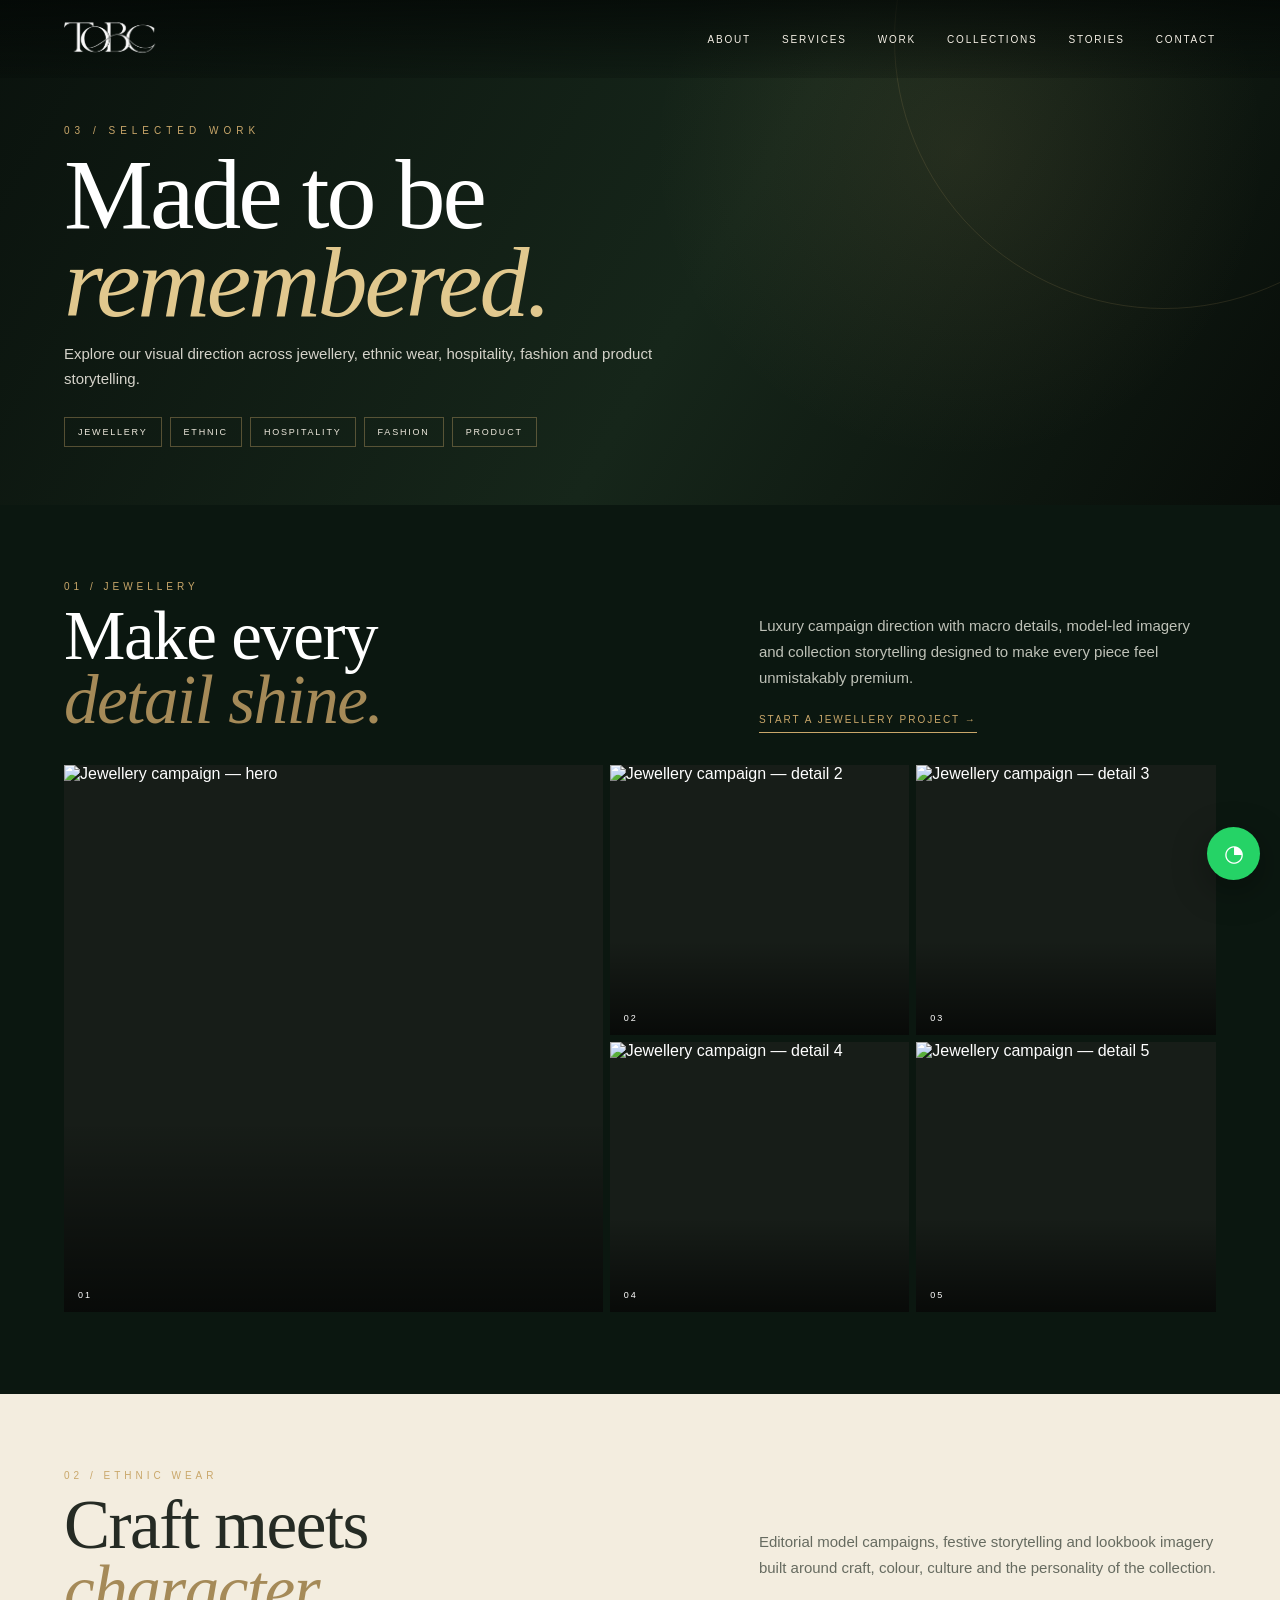
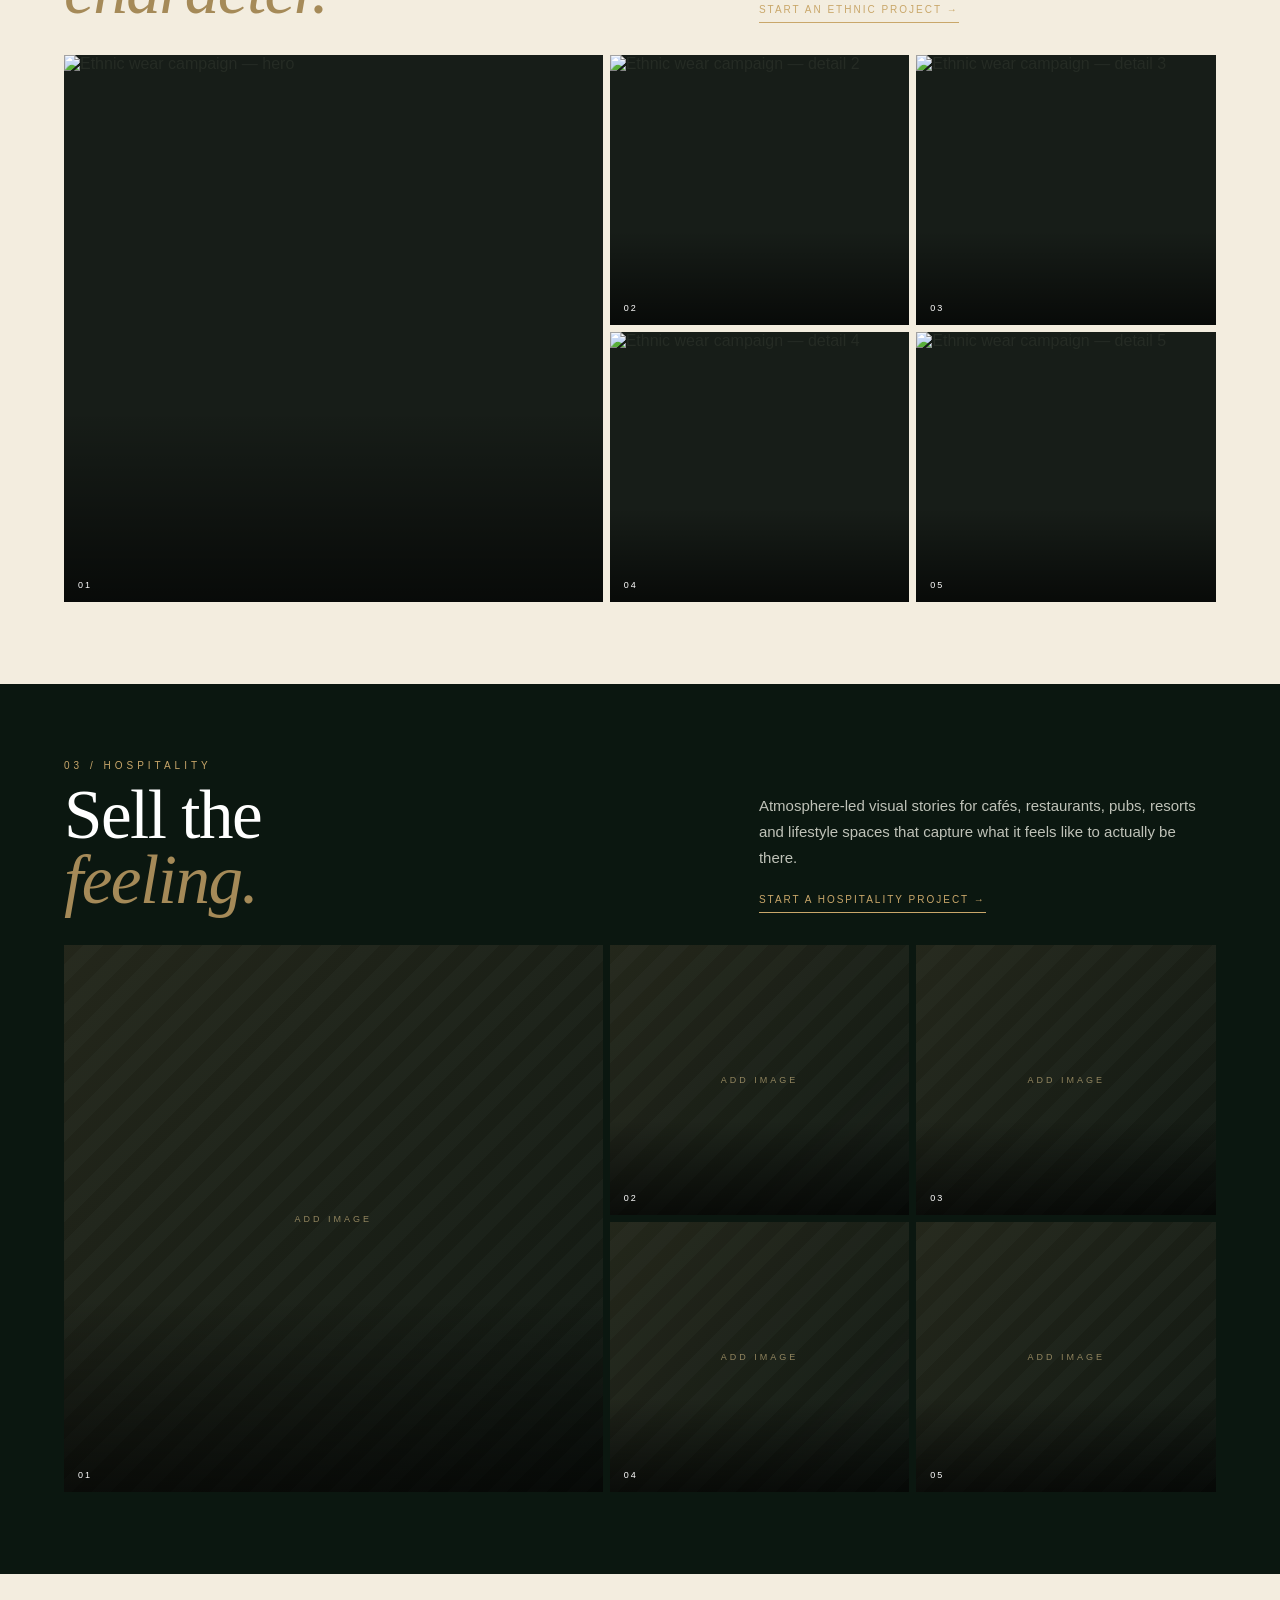
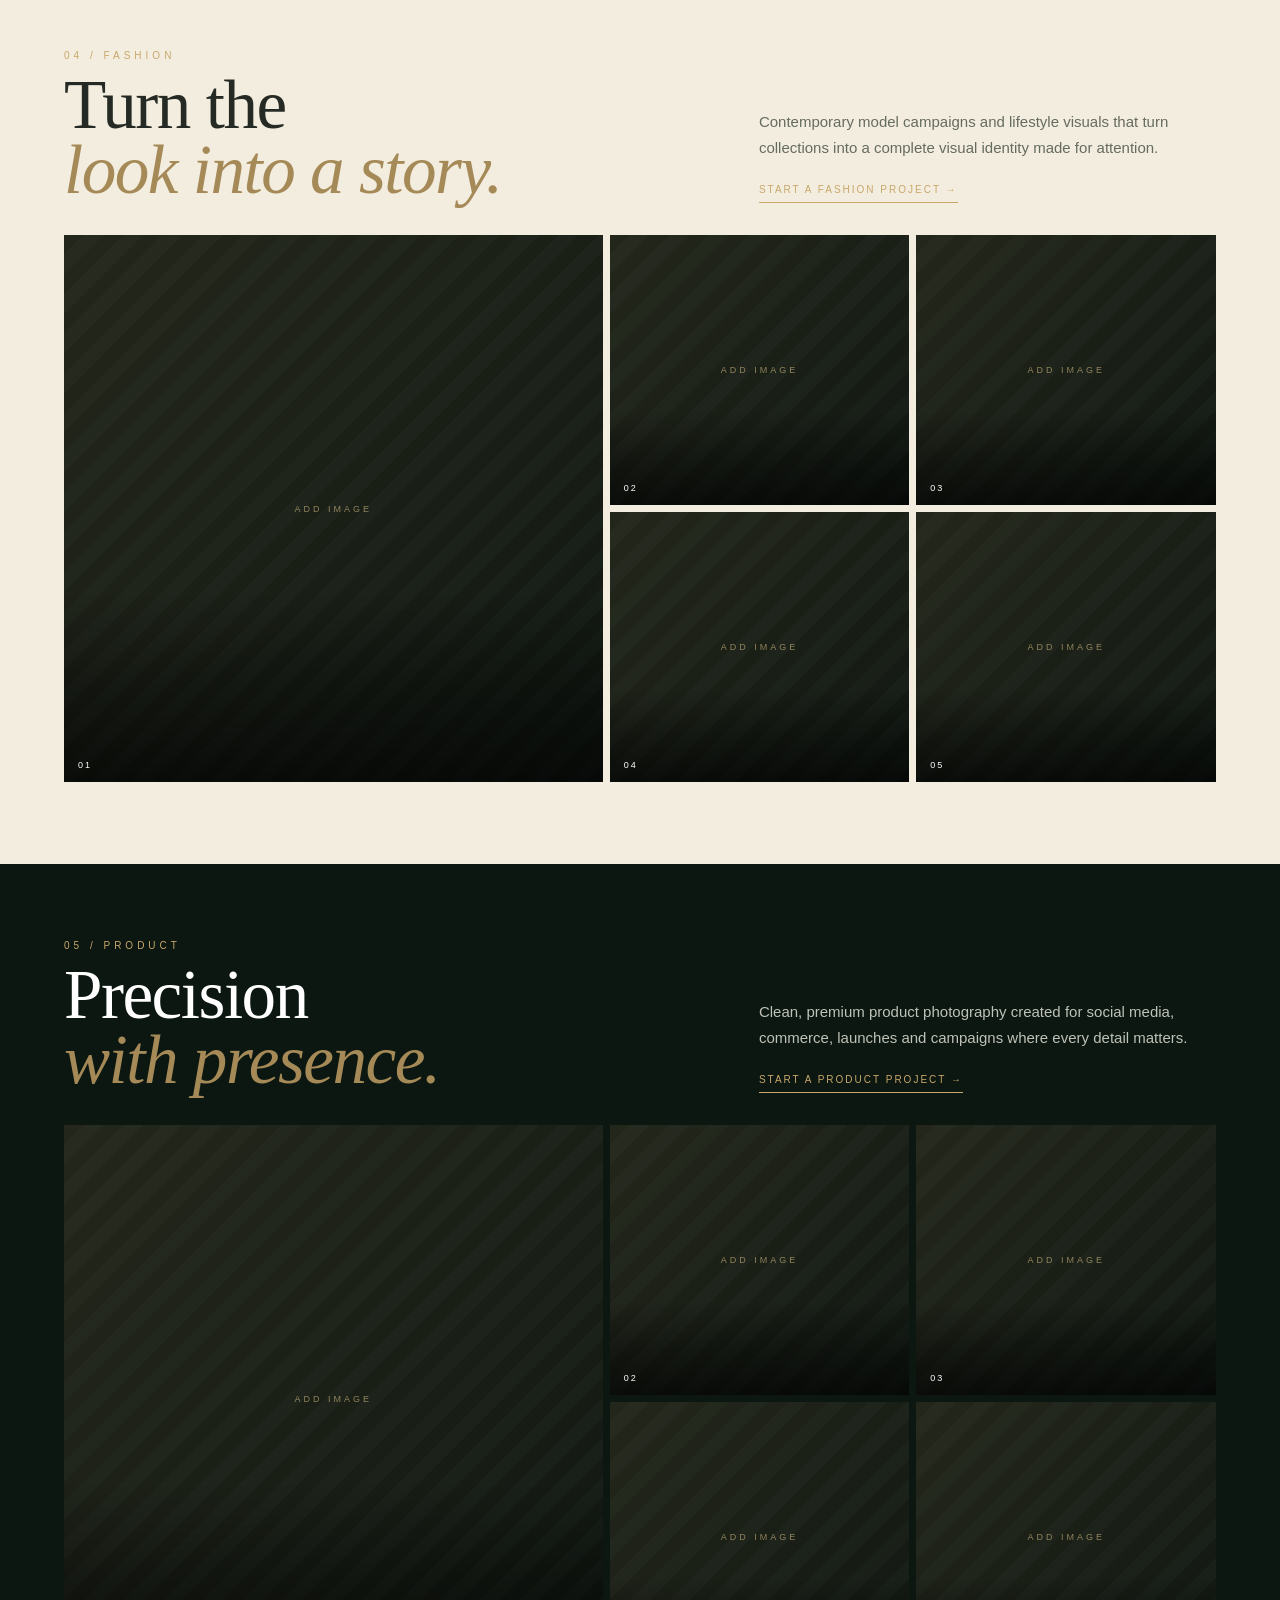
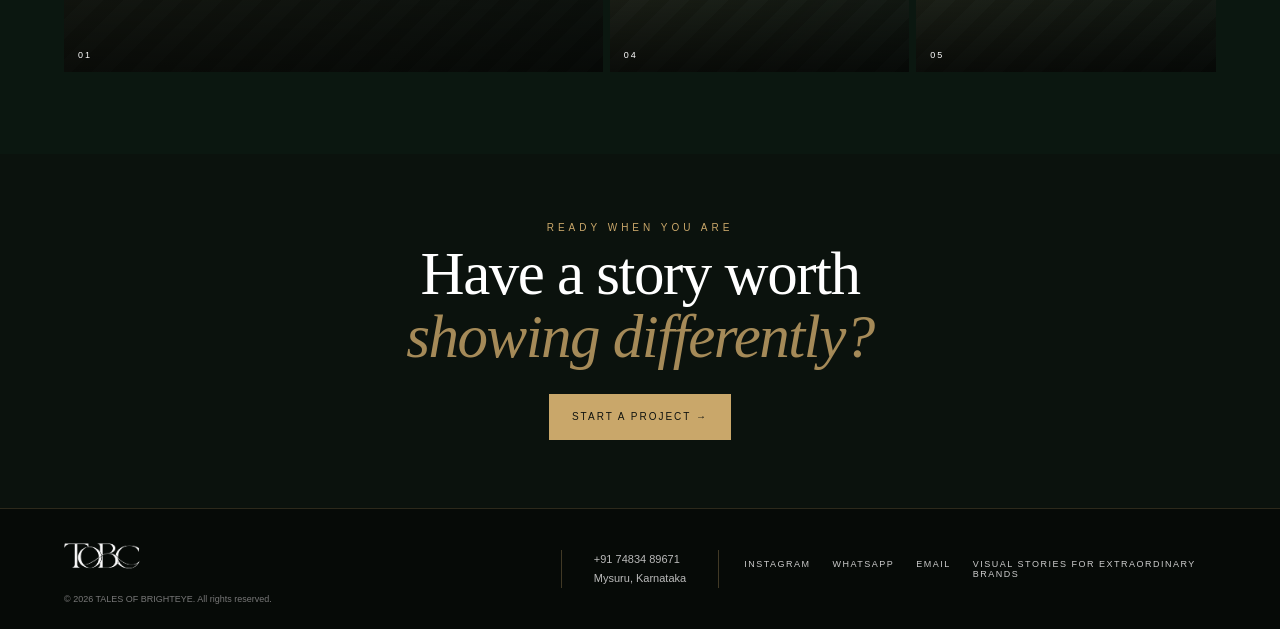
==== work.html @ 32dc1a14 "Update work.html" ====
<!doctype html>
<html lang="en">
<head>
<meta charset="utf-8">
<meta name="viewport" content="width=device-width,initial-scale=1">
<meta name="theme-color" content="#07100b">
<meta name="description" content="TOBC — Selected work across jewellery, ethnic wear, hospitality, fashion and product.">
<title>TOBC — Work</title>
<link rel="stylesheet" href="style.css">
</head>

<body class="work-page">

<nav id="nav">
  <div class="container nav">
    <a href="index.html" aria-label="TOBC home">
      <img class="brand-logo" src="tobc-logo.png" alt="TOBC">
    </a>
    <div class="navlinks">
      <a href="index.html#about">About</a>
      <a href="index.html#services">Services</a>
      <a href="work.html">Work</a>
      <a href="index.html#collections">Collections</a>
      <a href="index.html#stories">Stories</a>
      <a href="index.html#contact">Contact</a>
    </div>
    <button class="menu" id="menuBtn" aria-label="Open menu">☰</button>
  </div>
</nav>

<div class="mobile-menu" id="mobileMenu">
  <a href="index.html#about">About</a>
  <a href="index.html#services">Services</a>
  <a href="work.html">Work</a>
  <a href="index.html#collections">Collections</a>
  <a href="index.html#stories">Stories</a>
  <a href="index.html#contact">Contact</a>
</div>

<header class="work-page-hero">
  <div class="container">
    <div class="eyebrow">03 / Selected Work</div>
    <h1>Made to be<br><span class="italic">remembered.</span></h1>
    <p>Explore our visual direction across jewellery, ethnic wear, hospitality, fashion and product storytelling.</p>
    <div class="work-jump">
      <a href="#jewellery">Jewellery</a>
      <a href="#ethnic">Ethnic</a>
      <a href="#hospitality">Hospitality</a>
      <a href="#fashion">Fashion</a>
      <a href="#product">Product</a>
    </div>
  </div>
</header>

<main>

<section id="jewellery" class="work-detail work-detail-dark">
  <div class="container">
    <div class="work-detail-intro">
      <div>
        <div class="kicker">01 / Jewellery</div>
        <h2>Make every<br><em>detail shine.</em></h2>
      </div>
      <div>
        <p class="lead">Luxury campaign direction with macro details, model-led imagery and collection storytelling designed to make every piece feel unmistakably premium.</p>
        <a class="text-link work-contact-link" href="index.html#contact">Start a Jewellery Project →</a>
      </div>
    </div>

    <div class="portfolio-grid" data-gallery="jewellery">
      <a class="portfolio-item portfolio-item-large" href="https://drive.google.com/thumbnail?id=1LLgfVUoLejr3BgfIHhCxyRHDlOzTJvCq&sz=w2200" target="_blank" rel="noopener" data-lightbox>
        <img src="https://drive.google.com/thumbnail?id=1LLgfVUoLejr3BgfIHhCxyRHDlOzTJvCq&sz=w2200" alt="Jewellery campaign — hero">
        <span>01</span>
      </a>
      <a class="portfolio-item" href="https://drive.google.com/thumbnail?id=1hkNuKt9ZLwPI2nnu1LHnlFfMgcpx6o7C&sz=w1600" target="_blank" rel="noopener" data-lightbox>
        <img src="https://drive.google.com/thumbnail?id=1hkNuKt9ZLwPI2nnu1LHnlFfMgcpx6o7C&sz=w1600" alt="Jewellery campaign — detail 2">
        <span>02</span>
      </a>
      <a class="portfolio-item" href="https://drive.google.com/thumbnail?id=1rVOfzYiGZl1HEIqswxB7nu4X2wv6q6zR&sz=w1600" target="_blank" rel="noopener" data-lightbox>
        <img src="https://drive.google.com/thumbnail?id=1rVOfzYiGZl1HEIqswxB7nu4X2wv6q6zR&sz=w1600" alt="Jewellery campaign — detail 3">
        <span>03</span>
      </a>
      <a class="portfolio-item" href="https://drive.google.com/thumbnail?id=1I8GCylFdIUVQlo5oaTjbea4mCexRLp0A&sz=w1600" target="_blank" rel="noopener" data-lightbox>
        <img src="https://drive.google.com/thumbnail?id=1I8GCylFdIUVQlo5oaTjbea4mCexRLp0A&sz=w1600" alt="Jewellery campaign — detail 4">
        <span>04</span>
      </a>
      <a class="portfolio-item" href="https://drive.google.com/thumbnail?id=1ms0MtWvqVuYrN77pkj-CEBGW7GQLaGHQ&sz=w1600" target="_blank" rel="noopener" data-lightbox>
        <img src="https://drive.google.com/thumbnail?id=1ms0MtWvqVuYrN77pkj-CEBGW7GQLaGHQ&sz=w1600" alt="Jewellery campaign — detail 5">
        <span>05</span>
      </a>
    </div>
  </div>
</section>

<section id="ethnic" class="work-detail">
  <div class="container">
    <div class="work-detail-intro">
      <div>
        <div class="kicker">02 / Ethnic Wear</div>
        <h2>Craft meets<br><em>character.</em></h2>
      </div>
      <div>
        <p class="lead">Editorial model campaigns, festive storytelling and lookbook imagery built around craft, colour, culture and the personality of the collection.</p>
        <a class="text-link work-contact-link" href="index.html#contact">Start an Ethnic Project →</a>
      </div>
    </div>

    <div class="portfolio-grid" data-gallery="ethnic">
      <a class="portfolio-item portfolio-item-large" href="https://drive.google.com/thumbnail?id=10L0mQt2g6HO5LlWWHHlAs2EpoJYkKvXk&sz=w2200" target="_blank" rel="noopener" data-lightbox>
        <img src="https://drive.google.com/thumbnail?id=10L0mQt2g6HO5LlWWHHlAs2EpoJYkKvXk&sz=w2200" alt="Ethnic wear campaign — hero">
        <span>01</span>
      </a>
      <a class="portfolio-item" href="https://drive.google.com/thumbnail?id=1Oh2qVy11KHjzqE4rZpaVbFPE0DCnwclM&sz=w1600" target="_blank" rel="noopener" data-lightbox><img src="https://drive.google.com/thumbnail?id=1Oh2qVy11KHjzqE4rZpaVbFPE0DCnwclM&sz=w1600" alt="Ethnic wear campaign — detail 2"><span>02</span></a>
      <a class="portfolio-item" href="https://drive.google.com/thumbnail?id=1AYk_dCfGa4D2H2mdLHgb2JMRmcoP8o53&sz=w1600" target="_blank" rel="noopener" data-lightbox><img src="https://drive.google.com/thumbnail?id=1AYk_dCfGa4D2H2mdLHgb2JMRmcoP8o53&sz=w1600" alt="Ethnic wear campaign — detail 3"><span>03</span></a>
      <a class="portfolio-item" href="https://drive.google.com/thumbnail?id=194Ner73oCb0NaIHKjjSkXod6IN05eCIz&sz=w1600" target="_blank" rel="noopener" data-lightbox><img src="https://drive.google.com/thumbnail?id=194Ner73oCb0NaIHKjjSkXod6IN05eCIz&sz=w1600" alt="Ethnic wear campaign — detail 4"><span>04</span></a>
      <a class="portfolio-item" href="https://drive.google.com/thumbnail?id=19Z7P1MKno8eqFdUN1pmwwFbckLMXT8PQ&sz=w1600" target="_blank" rel="noopener" data-lightbox><img src="https://drive.google.com/thumbnail?id=19Z7P1MKno8eqFdUN1pmwwFbckLMXT8PQ&sz=w1600" alt="Ethnic wear campaign — detail 5"><span>05</span></a>
    </div>
  </div>
</section>

<section id="hospitality" class="work-detail work-detail-dark">
  <div class="container">
    <div class="work-detail-intro">
      <div>
        <div class="kicker">03 / Hospitality</div>
        <h2>Sell the<br><em>feeling.</em></h2>
      </div>
      <div>
        <p class="lead">Atmosphere-led visual stories for cafés, restaurants, pubs, resorts and lifestyle spaces that capture what it feels like to actually be there.</p>
        <a class="text-link work-contact-link" href="index.html#contact">Start a Hospitality Project →</a>
      </div>
    </div>

    <div class="portfolio-grid" data-gallery="hospitality">
      <a class="portfolio-item portfolio-item-large" href="https://drive.google.com/thumbnail?id=YOUR_WORK_ID_3&sz=w2200" target="_blank" rel="noopener" data-lightbox><img src="https://drive.google.com/thumbnail?id=YOUR_WORK_ID_3&sz=w2200" alt="Hospitality campaign — hero"><span>01</span></a>
      <a class="portfolio-item" href="https://drive.google.com/thumbnail?id=YOUR_HOSPITALITY_ID_2&sz=w1600" target="_blank" rel="noopener" data-lightbox><img src="https://drive.google.com/thumbnail?id=YOUR_HOSPITALITY_ID_2&sz=w1600" alt="Hospitality campaign — detail 2"><span>02</span></a>
      <a class="portfolio-item" href="https://drive.google.com/thumbnail?id=YOUR_HOSPITALITY_ID_3&sz=w1600" target="_blank" rel="noopener" data-lightbox><img src="https://drive.google.com/thumbnail?id=YOUR_HOSPITALITY_ID_3&sz=w1600" alt="Hospitality campaign — detail 3"><span>03</span></a>
      <a class="portfolio-item" href="https://drive.google.com/thumbnail?id=YOUR_HOSPITALITY_ID_4&sz=w1600" target="_blank" rel="noopener" data-lightbox><img src="https://drive.google.com/thumbnail?id=YOUR_HOSPITALITY_ID_4&sz=w1600" alt="Hospitality campaign — detail 4"><span>04</span></a>
      <a class="portfolio-item" href="https://drive.google.com/thumbnail?id=YOUR_HOSPITALITY_ID_5&sz=w1600" target="_blank" rel="noopener" data-lightbox><img src="https://drive.google.com/thumbnail?id=YOUR_HOSPITALITY_ID_5&sz=w1600" alt="Hospitality campaign — detail 5"><span>05</span></a>
    </div>
  </div>
</section>

<section id="fashion" class="work-detail">
  <div class="container">
    <div class="work-detail-intro">
      <div>
        <div class="kicker">04 / Fashion</div>
        <h2>Turn the<br><em>look into a story.</em></h2>
      </div>
      <div>
        <p class="lead">Contemporary model campaigns and lifestyle visuals that turn collections into a complete visual identity made for attention.</p>
        <a class="text-link work-contact-link" href="index.html#contact">Start a Fashion Project →</a>
      </div>
    </div>

    <div class="portfolio-grid" data-gallery="fashion">
      <a class="portfolio-item portfolio-item-large" href="https://drive.google.com/thumbnail?id=YOUR_WORK_ID_4&sz=w2200" target="_blank" rel="noopener" data-lightbox><img src="https://drive.google.com/thumbnail?id=YOUR_WORK_ID_4&sz=w2200" alt="Fashion campaign — hero"><span>01</span></a>
      <a class="portfolio-item" href="https://drive.google.com/thumbnail?id=YOUR_FASHION_ID_2&sz=w1600" target="_blank" rel="noopener" data-lightbox><img src="https://drive.google.com/thumbnail?id=YOUR_FASHION_ID_2&sz=w1600" alt="Fashion campaign — detail 2"><span>02</span></a>
      <a class="portfolio-item" href="https://drive.google.com/thumbnail?id=YOUR_FASHION_ID_3&sz=w1600" target="_blank" rel="noopener" data-lightbox><img src="https://drive.google.com/thumbnail?id=YOUR_FASHION_ID_3&sz=w1600" alt="Fashion campaign — detail 3"><span>03</span></a>
      <a class="portfolio-item" href="https://drive.google.com/thumbnail?id=YOUR_FASHION_ID_4&sz=w1600" target="_blank" rel="noopener" data-lightbox><img src="https://drive.google.com/thumbnail?id=YOUR_FASHION_ID_4&sz=w1600" alt="Fashion campaign — detail 4"><span>04</span></a>
      <a class="portfolio-item" href="https://drive.google.com/thumbnail?id=YOUR_FASHION_ID_5&sz=w1600" target="_blank" rel="noopener" data-lightbox><img src="https://drive.google.com/thumbnail?id=YOUR_FASHION_ID_5&sz=w1600" alt="Fashion campaign — detail 5"><span>05</span></a>

    </div>
  </div>
</section>

<section id="product" class="work-detail work-detail-dark">
  <div class="container">
    <div class="work-detail-intro">
      <div>
        <div class="kicker">05 / Product</div>
        <h2>Precision<br><em>with presence.</em></h2>
      </div>
      <div>
        <p class="lead">Clean, premium product photography created for social media, commerce, launches and campaigns where every detail matters.</p>
        <a class="text-link work-contact-link" href="index.html#contact">Start a Product Project →</a>
      </div>
    </div>

    <div class="portfolio-grid" data-gallery="product">
      <a class="portfolio-item portfolio-item-large" href="https://drive.google.com/thumbnail?id=YOUR_WORK_ID_5&sz=w2200" target="_blank" rel="noopener" data-lightbox><img src="https://drive.google.com/thumbnail?id=YOUR_WORK_ID_5&sz=w2200" alt="Product campaign — hero"><span>01</span></a>
      <a class="portfolio-item" href="https://drive.google.com/thumbnail?id=YOUR_PRODUCT_ID_2&sz=w1600" target="_blank" rel="noopener" data-lightbox><img src="https://drive.google.com/thumbnail?id=YOUR_PRODUCT_ID_2&sz=w1600" alt="Product campaign — detail 2"><span>02</span></a>
      <a class="portfolio-item" href="https://drive.google.com/thumbnail?id=YOUR_PRODUCT_ID_3&sz=w1600" target="_blank" rel="noopener" data-lightbox><img src="https://drive.google.com/thumbnail?id=YOUR_PRODUCT_ID_3&sz=w1600" alt="Product campaign — detail 3"><span>03</span></a>
      <a class="portfolio-item" href="https://drive.google.com/thumbnail?id=YOUR_PRODUCT_ID_4&sz=w1600" target="_blank" rel="noopener" data-lightbox><img src="https://drive.google.com/thumbnail?id=YOUR_PRODUCT_ID_4&sz=w1600" alt="Product campaign — detail 4"><span>04</span></a>
      <a class="portfolio-item" href="https://drive.google.com/thumbnail?id=YOUR_PRODUCT_ID_5&sz=w1600" target="_blank" rel="noopener" data-lightbox><img src="https://drive.google.com/thumbnail?id=YOUR_PRODUCT_ID_5&sz=w1600" alt="Product campaign — detail 5"><span>05</span></a>
    </div>
  </div>
</section>

<section class="work-back">
  <div class="container">
    <div class="kicker">Ready when you are</div>
    <h2>Have a story worth<br><em>showing differently?</em></h2>
    <a class="btn primary" href="index.html#contact"><span>Start a Project →</span></a>
  </div>
</section>

</main>

<!-- LIGHTBOX -->
<div class="lightbox" id="workLightbox" aria-hidden="true">
  <button class="lightbox-close" type="button" aria-label="Close gallery">×</button>
  <button class="lightbox-arrow lightbox-prev" type="button" aria-label="Previous image">‹</button>
  <div class="lightbox-content">
    <img id="lightboxImage" src="" alt="">
    <div class="lightbox-meta">
      <span id="lightboxCounter">01 / 06</span>
      <span id="lightboxCategory">Jewellery</span>
    </div>
  </div>
  <button class="lightbox-arrow lightbox-next" type="button" aria-label="Next image">›</button>
</div>

<footer>
  <div class="container footer">
    <div>
      <img class="footer-logo" src="tobc-logo.png" alt="TOBC">
      <div class="copyright">© 2026 TALES OF BRIGHTEYE. All rights reserved.</div>
    </div>
    <div class="footer-center">+91 74834 89671<br>Mysuru, Karnataka</div>
    <div class="footer-links">
      <a href="https://www.instagram.com/tales_of_brighteye" target="_blank" rel="noopener">Instagram</a>
      <a href="https://wa.me/917483489671" target="_blank" rel="noopener">WhatsApp</a>
      <a href="mailto:talesofbrighteye@gmail.com">Email</a>
      <span>Visual Stories for Extraordinary Brands</span>
    </div>
  </div>
</footer>

<a class="whatsapp" href="https://wa.me/917483489671?text=Hi%20TOBC%2C%20I%27d%20like%20to%20discuss%20a%20content%20project." target="_blank" rel="noopener" aria-label="WhatsApp">◔</a>

<script src="script.js"></script>
</body>
</html>
---- style.css ----
:root{
  --ink:#0a0d0b;
  --forest:#0b1710;
  --forest2:#101e15;
  --cream:#f3eddf;
  --cream2:#e9dfcb;
  --gold:#c9a76a;
  --gold2:#e1c88e;
  --white:#fff;
  --muted:#aaa89e;
  --darktext:#252b24;
  --ease:cubic-bezier(.2,.8,.2,1);
}
*{box-sizing:border-box}
html{scroll-behavior:smooth}
body{margin:0;background:var(--ink);color:#fff;font-family:Arial,Helvetica,sans-serif;overflow-x:hidden}
a{text-decoration:none;color:inherit}
button{font:inherit}
.container{width:min(1180px,90%);margin:auto}

/* NAV */
nav{
  position:fixed;left:0;right:0;top:0;z-index:100;
  height:78px;
  background:linear-gradient(180deg,rgba(3,7,5,.76),rgba(3,7,5,.18));
  transition:.45s ease;
}
nav.scrolled{
  background:rgba(5,10,7,.93);
  backdrop-filter:blur(15px);
  border-bottom:1px solid rgba(201,167,106,.18);
}
.nav{height:100%;display:flex;align-items:center;justify-content:space-between}
.brand-logo{width:122px;height:52px;object-fit:contain;object-position:left center}
.navlinks{display:flex;gap:31px;align-items:center}
.navlinks a{
  font-size:10px;letter-spacing:1.8px;text-transform:uppercase;
  position:relative;color:#f5f0e6
}
.navlinks a:after{
  content:"";position:absolute;left:0;bottom:-8px;width:0;height:1px;background:var(--gold);
  transition:.35s var(--ease)
}
.navlinks a:hover{color:var(--gold)}
.navlinks a:hover:after{width:100%}
.menu{display:none;background:none;border:1px solid rgba(201,167,106,.5);color:#fff;width:43px;height:43px}

/* HERO */
.hero{
  min-height:100vh;min-height:100svh;position:relative;display:flex;align-items:center;
  overflow:hidden;padding:100px 0 60px;
}
.hero-bg,.hero-bg div{position:absolute;inset:0}
.hero-bg div{
  background:center/cover no-repeat;
  opacity:0;transform:scale(1.07);
  transition:opacity 1.5s ease,transform 7s ease;
}
.hero-bg div.active{opacity:1;transform:scale(1)}
.hero-overlay{
  position:absolute;inset:0;
  background:
    linear-gradient(90deg,rgba(4,9,6,.93) 0%,rgba(4,9,6,.73) 35%,rgba(4,9,6,.28) 75%,rgba(4,9,6,.42)),
    linear-gradient(0deg,rgba(4,9,6,.55),transparent 35%);
}
.hero-content{position:relative;z-index:2;max-width:660px}
.eyebrow{font-size:10px;letter-spacing:5px;text-transform:uppercase;color:var(--gold)}
.hero h1{
  font:normal clamp(58px,8vw,101px)/.9 Georgia,serif;
  margin:19px 0 25px;letter-spacing:-3px
}
.italic{font-style:italic;color:var(--gold2)}
.hero-copy{font-size:17px;color:#ddd9ce;max-width:590px;line-height:1.7}
.actions{display:flex;gap:10px;flex-wrap:wrap;margin-top:25px}
.btn{
  display:inline-flex;align-items:center;justify-content:center;min-height:46px;padding:13px 22px;
  border:1px solid var(--gold);font-size:10px;letter-spacing:2px;text-transform:uppercase;
  position:relative;overflow:hidden;transition:.4s var(--ease)
}
.btn span{position:relative;z-index:1}
.btn:before{
  content:"";position:absolute;inset:0;background:var(--gold);
  transform:translateX(-101%);transition:.45s var(--ease)
}
.btn:hover{color:#10130f;transform:translateY(-3px)}
.btn:hover:before{transform:translateX(0)}
.btn.primary{background:var(--gold);color:#10130f}
.btn.primary:before{background:var(--gold2)}
.hero-meta{
  position:absolute;right:4%;top:50%;transform:translateY(-50%);z-index:3;
  display:flex;flex-direction:column;gap:20px;align-items:flex-end
}
.hero-meta button{
  border:0;background:none;color:rgba(255,255,255,.42);cursor:pointer;font-size:11px;padding:0
}
.hero-meta button.active{color:#fff}
.hero-meta button:after{
  content:"";display:inline-block;width:0;height:1px;background:var(--gold);margin-left:12px;vertical-align:middle;transition:.4s
}
.hero-meta button.active:after{width:25px}
.pause{
  position:absolute;right:4%;bottom:34px;z-index:3;
  width:31px;height:31px;border-radius:50%;border:1px solid rgba(255,255,255,.7);
  background:transparent;color:#fff;font-size:9px;cursor:pointer
}
.scroll{
  position:absolute;left:5%;bottom:0;z-index:3;color:#fff;font-size:8px;letter-spacing:2px;
  display:flex;flex-direction:column;gap:8px
}
.scroll:after{content:"";height:45px;width:1px;background:rgba(255,255,255,.65)}

/* COMMON */
section{padding:96px 0}
.light{background:var(--cream);color:var(--darktext)}
.dark{background:var(--forest)}
.section-head{max-width:600px}
.section-head.center{margin:auto;text-align:center}
.kicker{font-size:10px;letter-spacing:4px;text-transform:uppercase;color:var(--gold)}
h2{
  font:normal clamp(39px,5vw,61px)/1.03 Georgia,serif;
  margin:13px 0 18px;letter-spacing:-1.5px
}
h2 em{color:#a58a58}
.lead{font-size:15px;line-height:1.75;color:#666b60}

/* ABOUT */
.about-layout{display:grid;grid-template-columns:1.15fr 1.4fr;gap:55px;align-items:start}
.about-intro p{max-width:560px}
.about-cards{display:grid;grid-template-columns:repeat(3,1fr);border-left:1px solid rgba(36,46,36,.25)}
.about-card{padding:8px 28px 15px;border-right:1px solid rgba(36,46,36,.25)}
.about-icon{height:42px;color:var(--gold);font-size:29px}
.about-card h3{font-size:11px;letter-spacing:3px;text-transform:uppercase;font-weight:normal}
.about-card p{font-size:13px;line-height:1.65;color:#686c63}

/* SERVICES */
.services-head{display:flex;justify-content:space-between;align-items:end;margin-bottom:28px}
.text-link{font-size:10px;letter-spacing:2px;text-transform:uppercase;color:var(--gold);border-bottom:1px solid var(--gold);padding-bottom:7px}
.service-grid{display:grid;grid-template-columns:repeat(4,1fr);gap:8px}
.service{
  min-height:120px;padding:21px 18px;border:1px solid rgba(201,167,106,.32);
  background:rgba(255,255,255,.01);transition:.45s var(--ease)
}
.service:hover{transform:translateY(-7px);background:rgba(201,167,106,.06);border-color:var(--gold)}
.service .icon{font-size:25px;color:var(--gold)}
.service h3{font:normal 16px Georgia,serif;margin:13px 0 0}
.service p{font-size:11px;color:#aaa;margin:6px 0 0;line-height:1.5}

/* WORK */
.work-section{background:var(--cream);color:var(--darktext)}
.work-layout{display:grid;grid-template-columns:.72fr 1.6fr;gap:34px;align-items:start}
.work-copy .text-link{color:var(--darktext)}
.work-grid{display:grid;grid-template-columns:1.2fr 1fr 1fr;grid-template-rows:145px 145px;gap:7px}
.work-card{position:relative;overflow:hidden;background:#151b16}
.work-card.featured{grid-row:1/3}
.work-card img{width:100%;height:100%;object-fit:cover;transition:1s var(--ease)}
.work-card:hover img{transform:scale(1.07);filter:brightness(1.08)}
.work-card:after{content:"";position:absolute;inset:0;background:linear-gradient(transparent 45%,rgba(0,0,0,.75))}
.work-caption{position:absolute;z-index:2;left:15px;bottom:13px;color:#fff}
.work-caption strong{display:block;font:normal 17px Georgia,serif}
.work-caption span{font-size:10px;color:#ddd}

/* COLLECTIONS */
.collections{background:var(--cream2);color:var(--darktext)}
.collection-grid{display:grid;grid-template-columns:repeat(3,1fr);gap:8px}
.collection{
  min-height:190px;position:relative;overflow:hidden;padding:22px;
  color:#fff;background:#101510 center/cover no-repeat
}
.collection:after{content:"";position:absolute;inset:0;background:linear-gradient(90deg,rgba(0,0,0,.8),rgba(0,0,0,.25))}
.collection>*{position:relative;z-index:1}
.collection small{font-size:9px;letter-spacing:3px;color:var(--gold2)}
.collection h3{font:normal 28px Georgia,serif;margin:10px 0}
.collection p{font-size:12px;max-width:280px;color:#eee}
.collection a{position:absolute;left:22px;bottom:20px;font-size:9px;letter-spacing:2px;color:var(--gold2)}

/* TESTIMONIALS */
.testimonials{position:relative;background:#0b120d;overflow:hidden}
.testimonial-grid{display:grid;grid-template-columns:.85fr 1.5fr;gap:60px;align-items:center}
.testimonial-quote{font:italic clamp(25px,3vw,37px)/1.35 Georgia,serif;color:#eee9dd}
.client{margin-top:24px;font-size:10px;letter-spacing:3px;text-transform:uppercase;color:var(--gold)}
.client-role{font-size:11px;color:#aaa;margin-top:5px}
.testimonial-controls{display:flex;gap:8px;margin-top:24px}
.testimonial-controls button{width:8px;height:8px;border:0;border-radius:50%;background:#555;padding:0}
.testimonial-controls button.active{background:var(--gold);transform:scale(1.3)}
.testimonial-slide{display:none}
.testimonial-slide.active{display:block;animation:fadeUp .7s var(--ease)}
@keyframes fadeUp{from{opacity:0;transform:translateY(12px)}to{opacity:1;transform:none}}

/* CONTACT */
.contact{
  background:linear-gradient(120deg,#203225,#0c140e);
  position:relative;overflow:hidden
}
.contact:after{
  content:"";position:absolute;width:520px;height:520px;border-radius:50%;
  border:1px solid rgba(201,167,106,.09);right:-230px;top:-260px
}
.contact-layout{display:grid;grid-template-columns:1.25fr .9fr;gap:70px;align-items:center}
.contact h2{font-size:clamp(43px,6vw,70px)}
.contact-copy{color:#c4c5bd;max-width:480px;font-size:14px}
.contact-details{display:grid;grid-template-columns:1fr;gap:20px}
.detail{border-left:1px solid rgba(201,167,106,.45);padding-left:18px}
.detail span{display:block;color:var(--gold);font-size:9px;letter-spacing:3px;text-transform:uppercase;margin-bottom:6px}
.detail a,.detail p{margin:0;color:#eee;font-size:14px}

/* FOOTER */
footer{padding:25px 0;background:#060a07;border-top:1px solid rgba(201,167,106,.2)}
.footer{display:grid;grid-template-columns:1fr auto 1fr;gap:25px;align-items:center}
.footer-logo{width:85px;height:43px;object-fit:contain;object-position:left}
.footer-center{border-left:1px solid rgba(201,167,106,.3);border-right:1px solid rgba(201,167,106,.3);padding:0 32px;color:#bbb;font-size:11px;line-height:1.7}
.footer-links{display:flex;justify-content:flex-end;gap:22px;font-size:9px;letter-spacing:1.5px;text-transform:uppercase;color:#ccc}
.copyright{font-size:9px;color:#777;margin-top:13px}

/* FLOATING WHATSAPP */
.whatsapp{
  position:fixed;right:20px;bottom:20px;z-index:90;
  width:53px;height:53px;border-radius:50%;background:#25d366;color:#fff;
  display:grid;place-items:center;font-size:23px;box-shadow:0 10px 35px rgba(0,0,0,.35);
  transition:.35s var(--ease)
}
.whatsapp:hover{transform:translateY(-5px) scale(1.05)}

/* REVEAL */
.reveal{opacity:0;transform:translateY(28px);transition:opacity .8s ease,transform .8s var(--ease)}
.reveal.visible{opacity:1;transform:none}

/* MOBILE */
.mobile-menu{
  position:fixed;inset:78px 0 0;z-index:99;background:rgba(5,10,7,.98);
  display:flex;flex-direction:column;align-items:center;justify-content:center;gap:25px;
  transform:translateX(100%);transition:.5s var(--ease)
}
.mobile-menu.open{transform:none}
.mobile-menu a{font-size:12px;letter-spacing:3px;text-transform:uppercase}

@media(max-width:900px){
  .navlinks{display:none}.menu{display:block}
  .hero-content{max-width:650px}
  .hero-meta{right:3%}
  .about-layout,.testimonial-grid,.contact-layout{grid-template-columns:1fr;gap:35px}
  .about-cards{border-left:0}
  .about-card{padding-left:15px;padding-right:15px}
  .service-grid{grid-template-columns:repeat(2,1fr)}
  .work-layout{grid-template-columns:1fr}
  .collection-grid{grid-template-columns:1fr 1fr}
  .footer{grid-template-columns:1fr auto}
  .footer-center{display:none}
  .footer-links{justify-content:flex-start}
}
@media(max-width:600px){
  section{padding:70px 0}
  .container{width:89%}
  nav{height:68px}
  .brand-logo{width:98px;height:45px}
  .mobile-menu{inset:68px 0 0}
  .hero{padding:105px 0 75px}
  .hero h1{font-size:57px;letter-spacing:-2px}
  .hero-copy{font-size:15px}
  .hero-overlay{background:linear-gradient(90deg,rgba(4,9,6,.91),rgba(4,9,6,.58))}
  .hero-meta{top:auto;bottom:29px;right:4%;flex-direction:row;gap:8px}
  .hero-meta button{font-size:0}
  .hero-meta button:after{width:7px;height:7px;border-radius:50%;margin:0;background:rgba(255,255,255,.35)}
  .hero-meta button.active:after{width:9px;height:9px;background:var(--gold)}
  .pause{display:none}
  .scroll{display:none}
  .actions{display:block}.btn{width:100%;margin:7px 0 0}
  .about-cards{grid-template-columns:1fr;border-left:0}
  .about-card{border-right:0;border-top:1px solid rgba(36,46,36,.2);padding:20px 0}
  .service-grid,.collection-grid{grid-template-columns:1fr}
  .service{min-height:145px}
  .work-grid{grid-template-columns:1fr 1fr;grid-template-rows:180px 180px 180px}
  .work-card.featured{grid-row:1/3}
  .work-card:nth-child(4){grid-column:1/3}
  .testimonial-quote{font-size:24px}
  .footer{grid-template-columns:1fr}
  .footer-links{flex-wrap:wrap}
  .footer-logo{width:82px}
}
@media(prefers-reduced-motion:reduce){
  *,*:before,*:after{animation:none!important;transition:none!important;scroll-behavior:auto!important}
}
/* =========================================================
   WORK PAGE — 6 IMAGE EDITORIAL GALLERIES
   ========================================================= */

body.work-page{background:var(--ink)}

.work-page-hero{
  min-height:52vh;
  min-height:52svh;
  display:flex;
  align-items:flex-end;
  padding:125px 0 58px;
  position:relative;
  overflow:hidden;
  background:
    radial-gradient(circle at 75% 30%,rgba(201,167,106,.10),transparent 30%),
    linear-gradient(120deg,#0a120d,#16261a 55%,#080d09);
}
.work-page-hero:before{
  content:"";
  position:absolute;
  width:42vw;
  height:42vw;
  max-width:620px;
  max-height:620px;
  right:-12vw;
  top:-18vw;
  border:1px solid rgba(201,167,106,.14);
  border-radius:50%;
}
.work-page-hero .container{position:relative;z-index:2}
.work-page-hero h1{
  font:normal clamp(56px,8vw,100px)/.88 Georgia,serif;
  letter-spacing:-3px;
  margin:15px 0;
}
.work-page-hero p{
  max-width:650px;
  color:#d5d3ca;
  line-height:1.65;
  font-size:15px;
  margin:0;
}
.work-jump{
  display:flex;
  flex-wrap:wrap;
  gap:8px;
  margin-top:25px;
}
.work-jump a{
  border:1px solid rgba(201,167,106,.38);
  padding:9px 13px;
  color:#eee9dd;
  font-size:9px;
  letter-spacing:1.8px;
  text-transform:uppercase;
  transition:.3s var(--ease);
}
.work-jump a:hover{
  background:var(--gold);
  border-color:var(--gold);
  color:#11150f;
}

.work-detail{
  padding:76px 0 82px;
  background:var(--cream);
  color:var(--darktext);
  scroll-margin-top:78px;
}
.work-detail-dark{
  background:var(--forest);
  color:#fff;
}
.work-detail-intro{
  display:grid;
  grid-template-columns:1fr .72fr;
  gap:60px;
  align-items:end;
  margin-bottom:32px;
}
.work-detail-intro h2{
  font-size:clamp(43px,5.4vw,72px);
  line-height:.94;
  margin:12px 0 0;
}
.work-detail-intro .lead{
  max-width:560px;
  margin:0 0 18px;
}
.work-detail-dark .lead{color:#bfc2b8}
.work-contact-link{display:inline-block}

/* Six images are visible in the page instead of hiding the portfolio
   behind a single carousel slide. The first image is deliberately larger. */
.portfolio-grid{
  display:grid;
  grid-template-columns:1.42fr .79fr .79fr;
  grid-template-rows:270px 270px;
  gap:7px;
}
.portfolio-item{
  position:relative;
  display:block;
  overflow:hidden;
  background:#171d18;
  min-width:0;
}
.portfolio-item-large{
  grid-row:1 / 3;
}
.portfolio-item img{
  width:100%;
  height:100%;
  object-fit:cover;
  display:block;
  transition:transform .9s var(--ease),filter .6s ease;
}
.portfolio-item:hover img{
  transform:scale(1.045);
  filter:brightness(1.06);
}
.portfolio-item:after{
  content:"";
  position:absolute;
  inset:0;
  background:linear-gradient(0deg,rgba(0,0,0,.65),transparent 35%);
  pointer-events:none;
}
.portfolio-item > span{
  position:absolute;
  z-index:2;
  left:14px;
  bottom:12px;
  color:#fff;
  font-size:9px;
  letter-spacing:2px;
}

/* If a Drive ID has not yet been supplied, don't show a broken-image icon. */
.portfolio-item img[src*="YOUR_"]{
  opacity:0;
}
.portfolio-item:has(img[src*="YOUR_"]){
  background:
    linear-gradient(135deg,rgba(201,167,106,.10),transparent),
    repeating-linear-gradient(135deg,#111812 0,#111812 14px,#151d17 14px,#151d17 28px);
}
.portfolio-item:has(img[src*="YOUR_"]):before{
  content:"ADD IMAGE";
  position:absolute;
  z-index:2;
  inset:0;
  display:grid;
  place-items:center;
  color:rgba(225,200,142,.6);
  font-size:9px;
  letter-spacing:3px;
}

/* LIGHTBOX */
.lightbox{
  position:fixed;
  inset:0;
  z-index:300;
  background:rgba(3,6,4,.97);
  display:none;
  align-items:center;
  justify-content:center;
  padding:45px 75px;
}
.lightbox.open{display:flex}
.lightbox-content{
  width:min(1200px,88vw);
  height:min(82vh,850px);
  display:flex;
  flex-direction:column;
  align-items:center;
  justify-content:center;
}
.lightbox-content img{
  max-width:100%;
  max-height:calc(100% - 35px);
  object-fit:contain;
  display:block;
}
.lightbox-meta{
  width:100%;
  display:flex;
  justify-content:space-between;
  padding-top:13px;
  color:#aaa;
  font-size:9px;
  letter-spacing:2px;
  text-transform:uppercase;
}
.lightbox-close,
.lightbox-arrow{
  position:absolute;
  z-index:2;
  border:1px solid rgba(255,255,255,.28);
  background:rgba(0,0,0,.25);
  color:#fff;
  cursor:pointer;
  transition:.3s ease;
}
.lightbox-close{
  right:25px;
  top:22px;
  width:42px;
  height:42px;
  font-size:25px;
  line-height:1;
}
.lightbox-arrow{
  top:50%;
  transform:translateY(-50%);
  width:48px;
  height:65px;
  font:normal 42px Georgia,serif;
}
.lightbox-prev{left:22px}
.lightbox-next{right:22px}
.lightbox-close:hover,
.lightbox-arrow:hover{
  border-color:var(--gold);
  color:var(--gold2);
}

.work-back{
  background:#0b120d;
  text-align:center;
  padding:68px 0;
}
.work-back h2{
  max-width:650px;
  margin:10px auto 25px;
}

@media(max-width:900px){
  .work-detail{
    padding:62px 0 66px;
  }
  .work-detail-intro{
    grid-template-columns:1fr;
    gap:15px;
    margin-bottom:24px;
  }
  .portfolio-grid{
    grid-template-columns:1fr 1fr;
    grid-template-rows:310px 210px 210px;
  }
  .portfolio-item-large{
    grid-column:1 / 3;
    grid-row:auto;
  }
  .lightbox{padding:40px 55px}
  .lightbox-content{width:92vw;height:78vh}
}

@media(max-width:600px){
  .work-page-hero{
    min-height:60vh;
    padding:115px 0 45px;
  }
  .work-page-hero h1{
    font-size:57px;
    letter-spacing:-2px;
  }
  .work-page-hero p{font-size:14px}
  .work-jump{gap:6px}
  .work-jump a{padding:8px 10px;font-size:8px}

  .work-detail{
    padding:50px 0 55px;
  }
  .work-detail-intro h2{font-size:46px}
  .portfolio-grid{
    grid-template-columns:1fr 1fr;
    grid-template-rows:240px 175px 175px;
    gap:5px;
  }
  .portfolio-item > span{
    left:10px;
    bottom:9px;
  }

  .lightbox{
    padding:50px 14px 35px;
  }
  .lightbox-content{
    width:100%;
    height:76vh;
  }
  .lightbox-arrow{
    top:auto;
    bottom:8px;
    transform:none;
    width:44px;
    height:44px;
    font-size:32px;
  }
  .lightbox-prev{left:18px}
  .lightbox-next{right:18px}
  .lightbox-close{
    top:12px;
    right:14px;
  }
  .lightbox-meta{
    padding:9px 8px 0;
  }
}
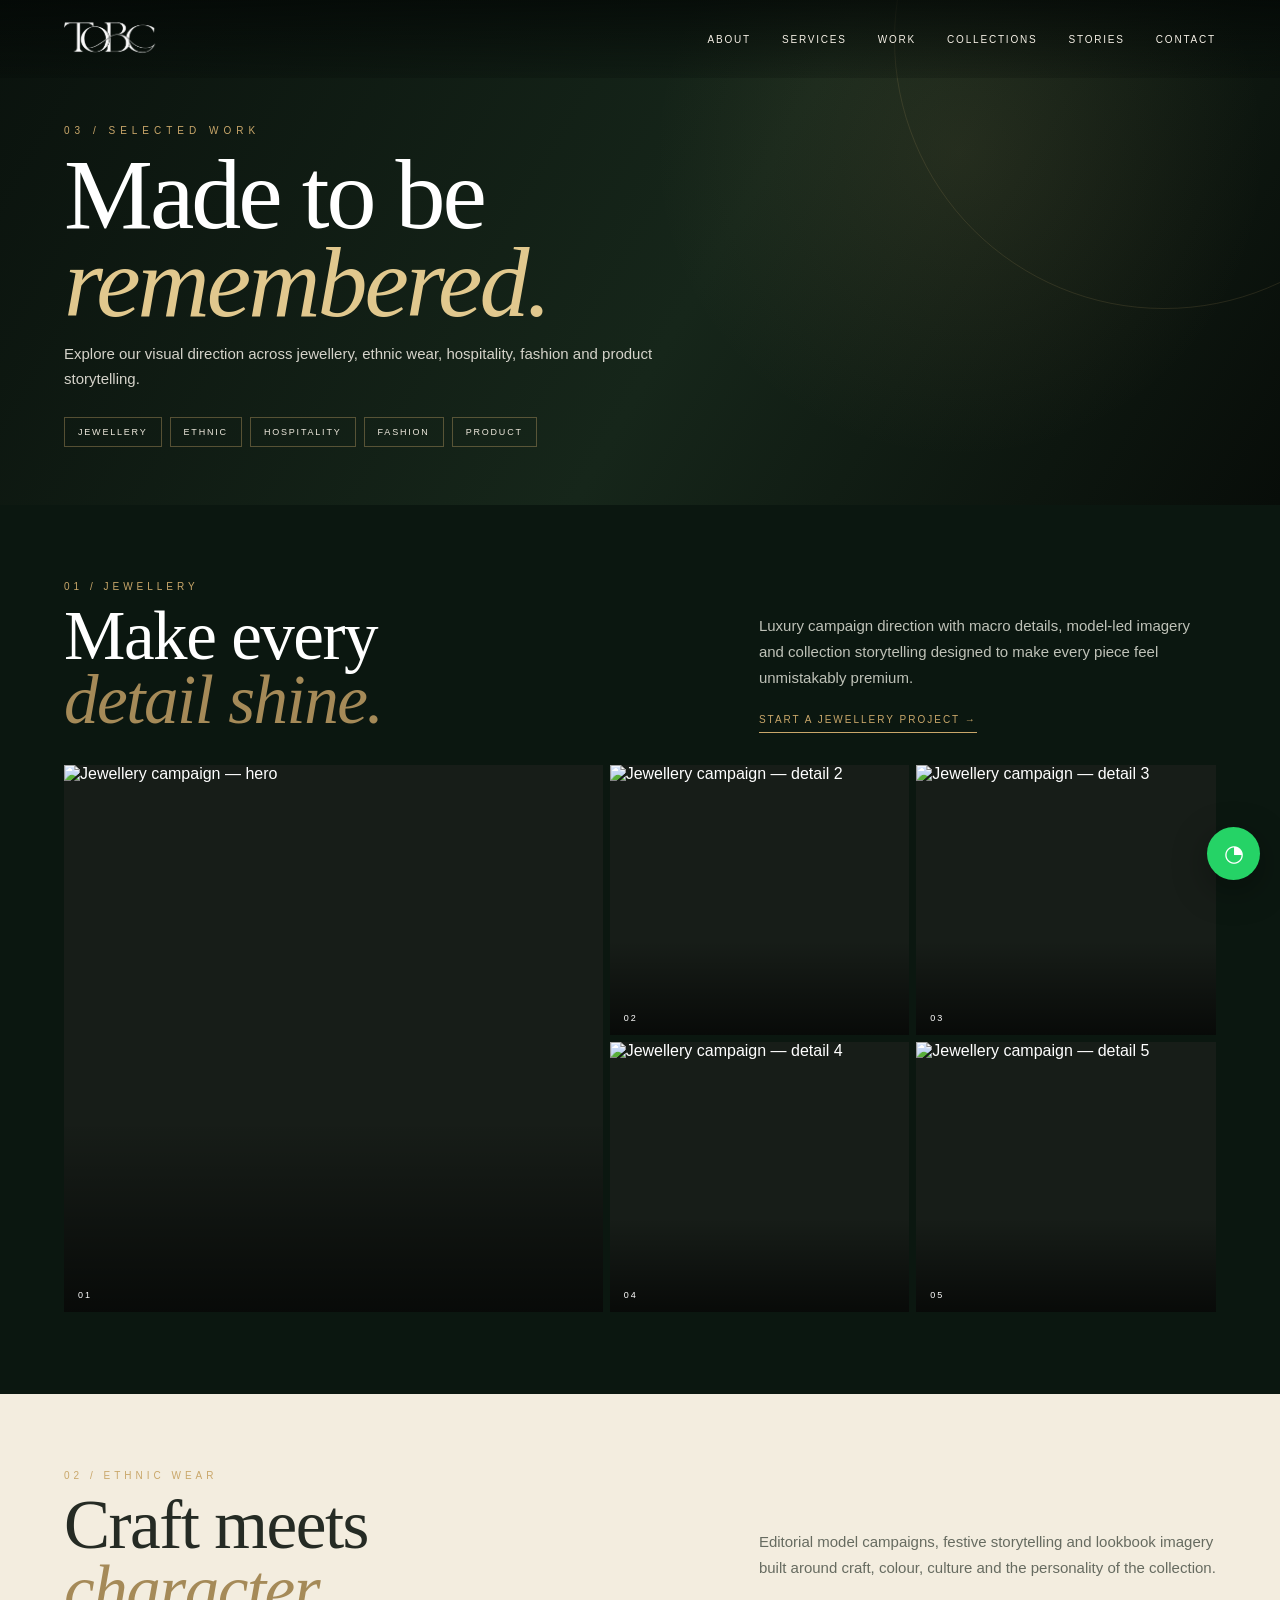
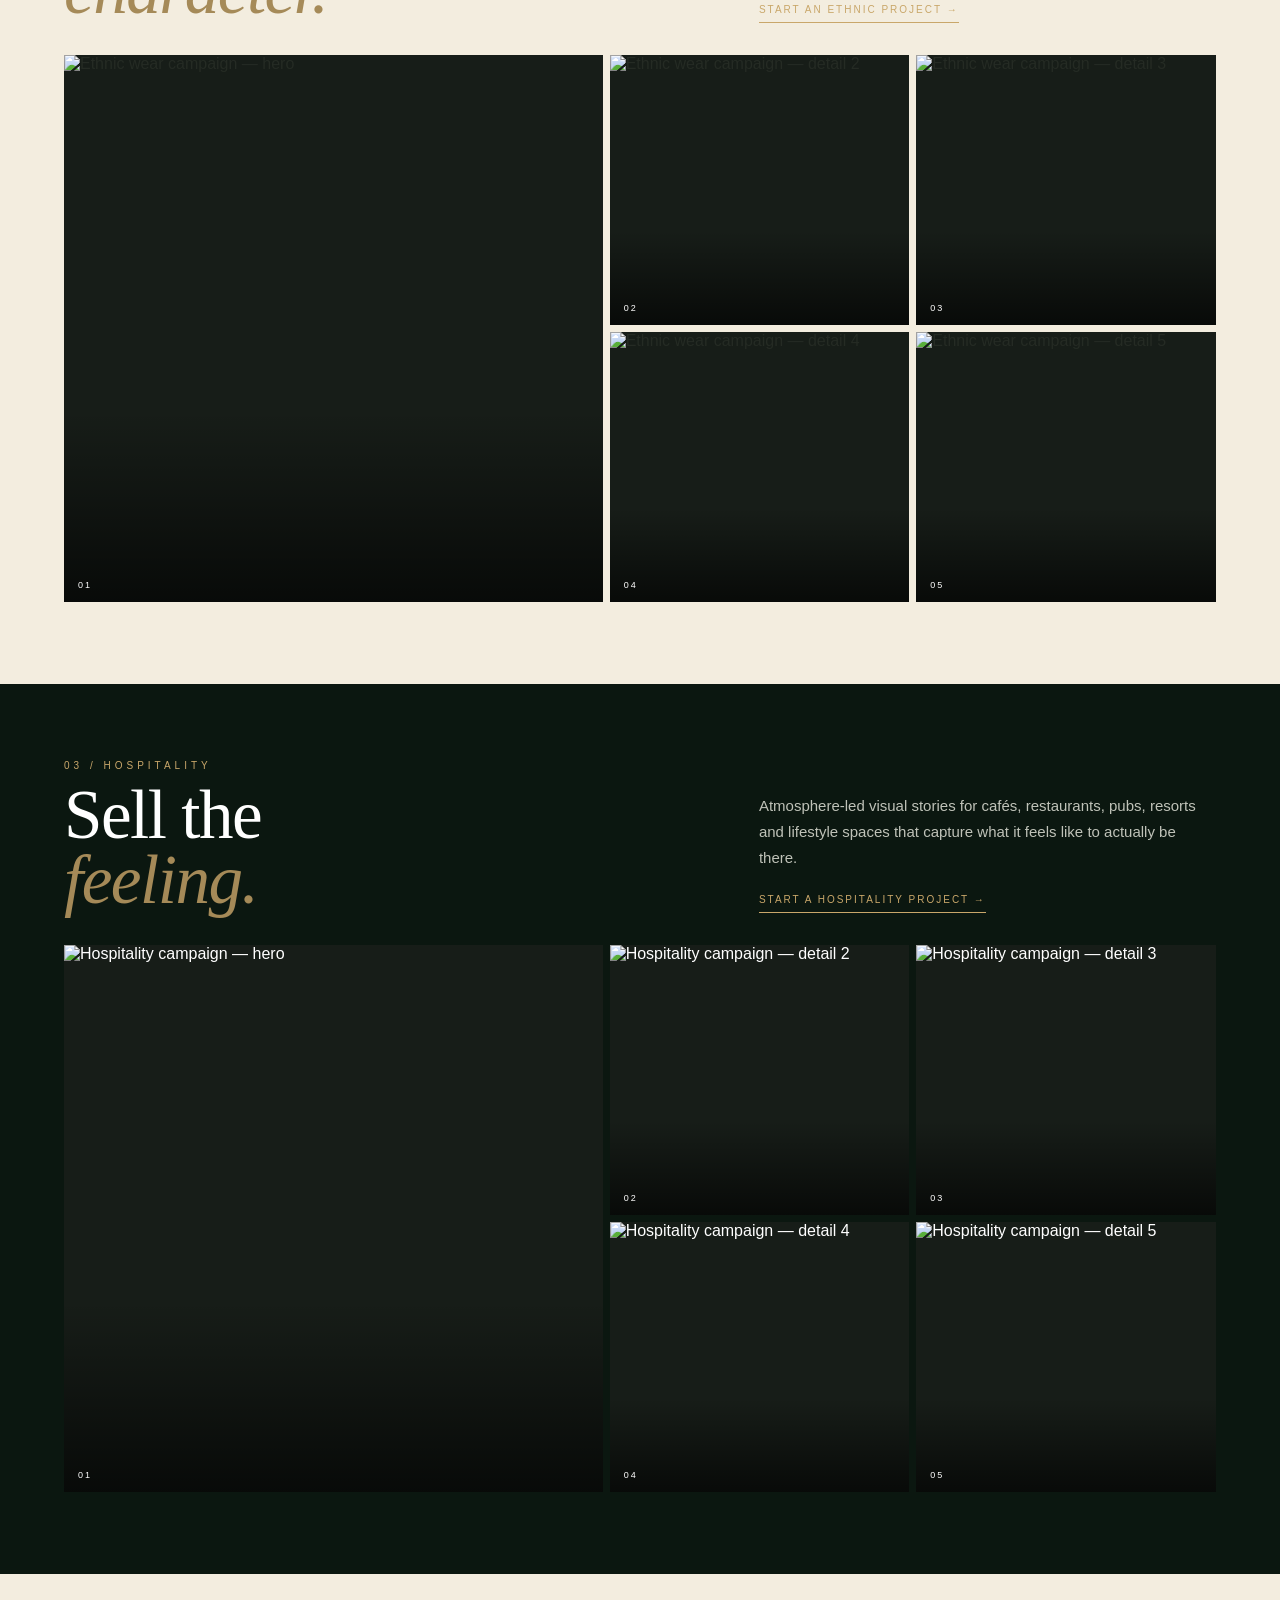
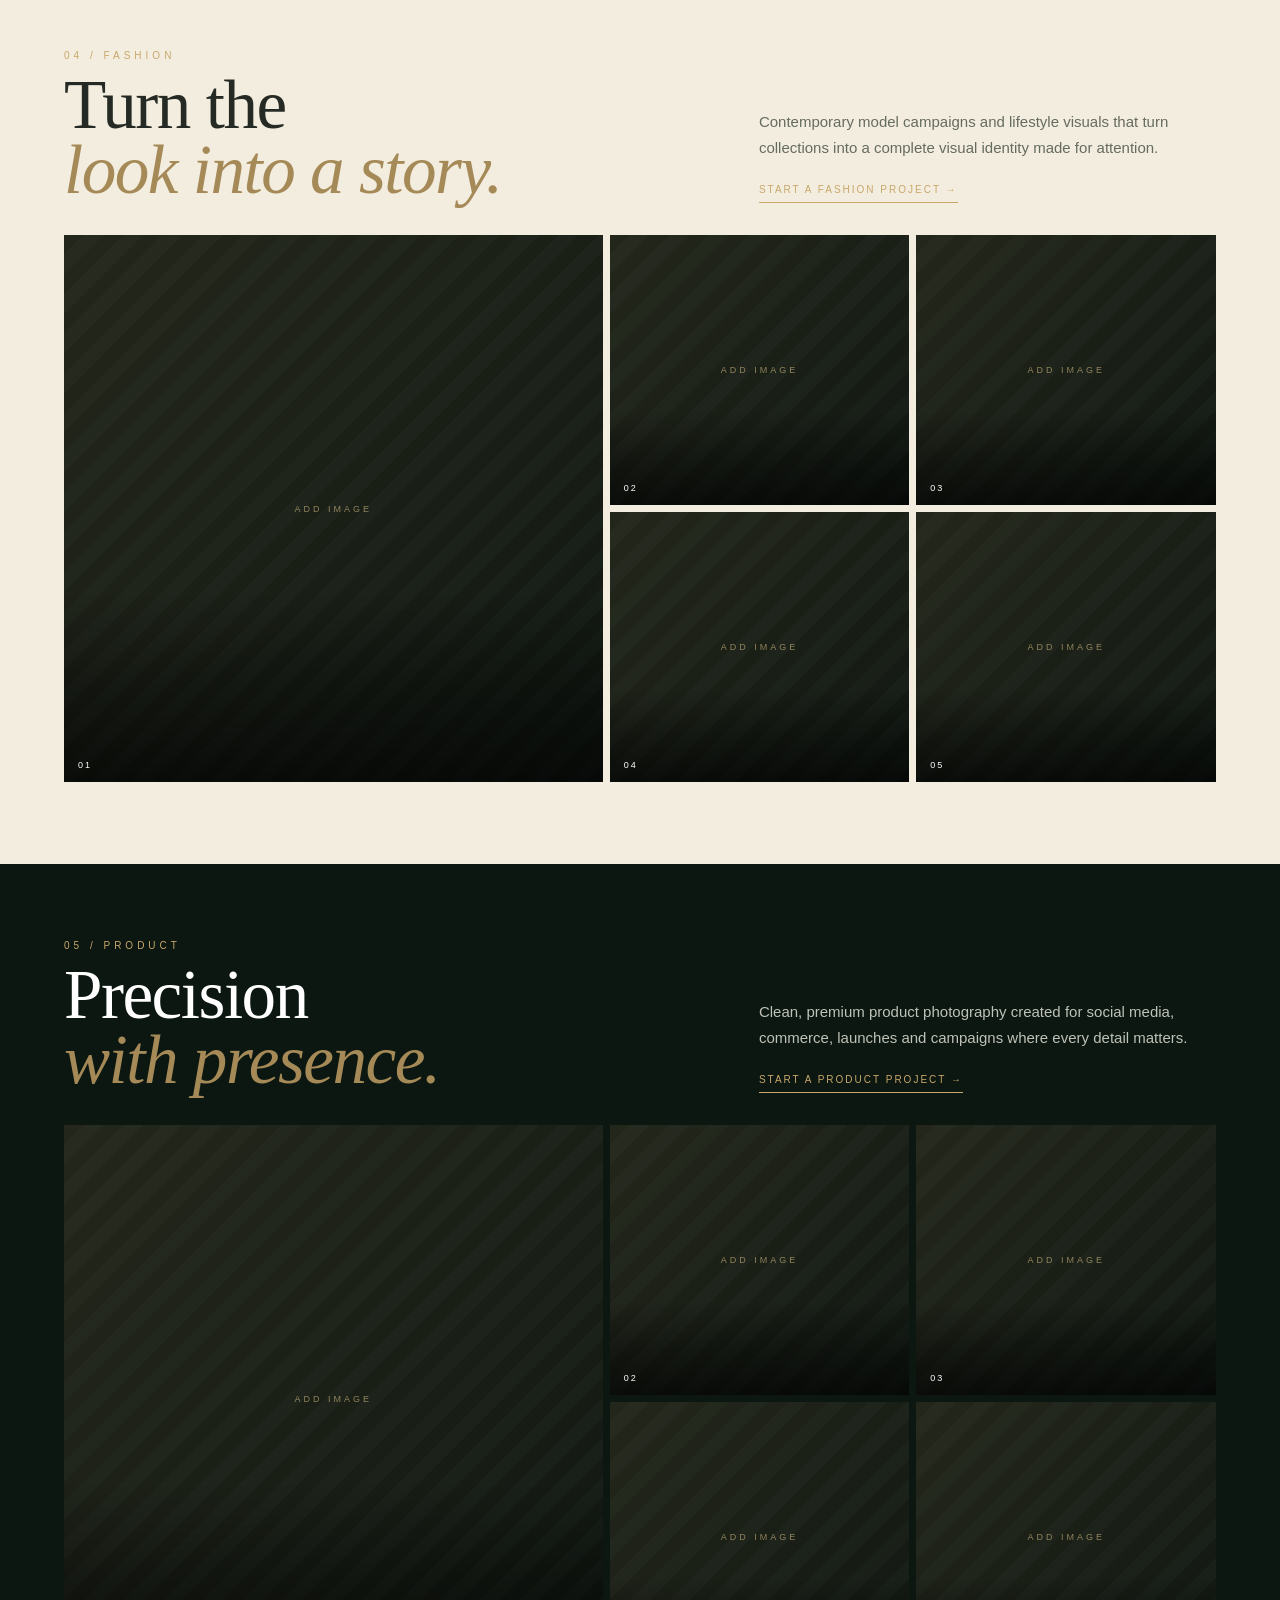
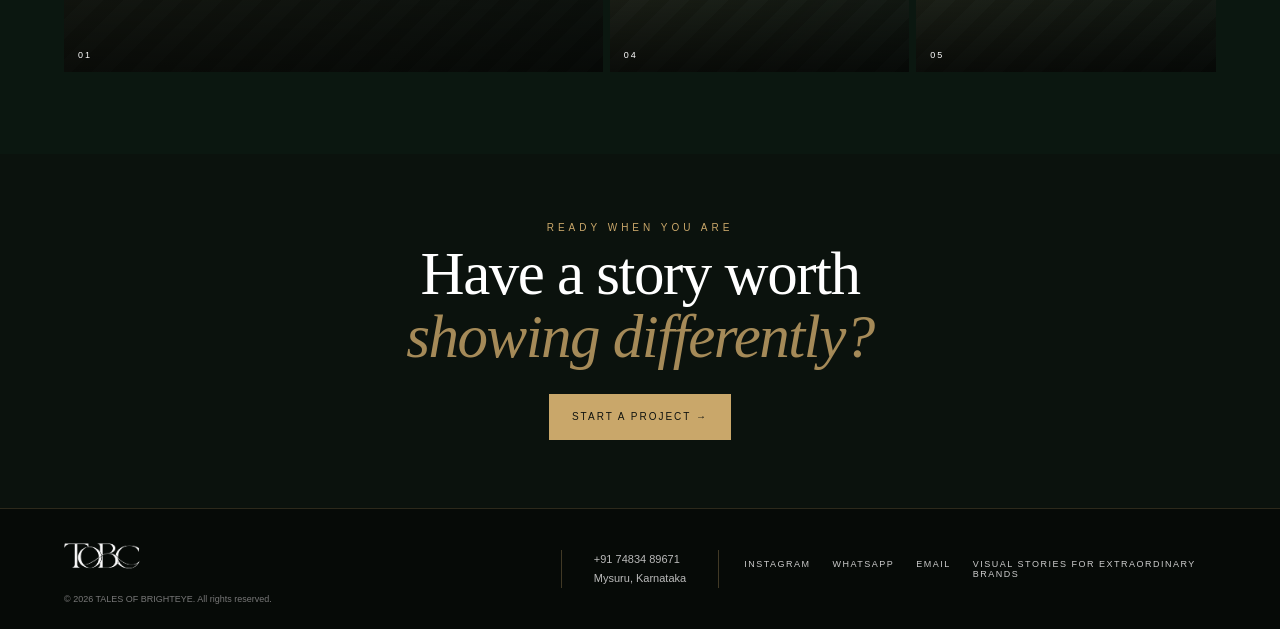
==== commit cf4e1422: "Update work.html" ====
--- a/work.html
+++ b/work.html
@@ -80,12 +80,12 @@
         <img src="https://drive.google.com/thumbnail?id=1rVOfzYiGZl1HEIqswxB7nu4X2wv6q6zR&sz=w1600" alt="Jewellery campaign — detail 3">
         <span>03</span>
       </a>
-      <a class="portfolio-item" href="https://drive.google.com/thumbnail?id=1I8GCylFdIUVQlo5oaTjbea4mCexRLp0A&sz=w1600" target="_blank" rel="noopener" data-lightbox>
-        <img src="https://drive.google.com/thumbnail?id=1I8GCylFdIUVQlo5oaTjbea4mCexRLp0A&sz=w1600" alt="Jewellery campaign — detail 4">
+      <a class="portfolio-item" href="https://drive.google.com/thumbnail?id=1ms0MtWvqVuYrN77pkj-CEBGW7GQLaGHQ&sz=w1600" target="_blank" rel="noopener" data-lightbox>
+        <img src="https://drive.google.com/thumbnail?id=1ms0MtWvqVuYrN77pkj-CEBGW7GQLaGHQ&sz=w1600" alt="Jewellery campaign — detail 4">
         <span>04</span>
       </a>
-      <a class="portfolio-item" href="https://drive.google.com/thumbnail?id=1ms0MtWvqVuYrN77pkj-CEBGW7GQLaGHQ&sz=w1600" target="_blank" rel="noopener" data-lightbox>
-        <img src="https://drive.google.com/thumbnail?id=1ms0MtWvqVuYrN77pkj-CEBGW7GQLaGHQ&sz=w1600" alt="Jewellery campaign — detail 5">
+      <a class="portfolio-item" href="https://drive.google.com/thumbnail?id=1UygcByfICHCZ7OtZYmAm19mnT27UUj6u&sz=w1600" target="_blank" rel="noopener" data-lightbox>
+        <img src="https://drive.google.com/thumbnail?id=1UygcByfICHCZ7OtZYmAm19mnT27UUj6u&sz=w1600" alt="Jewellery campaign — detail 5">
         <span>05</span>
       </a>
     </div>
@@ -110,9 +110,9 @@
         <img src="https://drive.google.com/thumbnail?id=10L0mQt2g6HO5LlWWHHlAs2EpoJYkKvXk&sz=w2200" alt="Ethnic wear campaign — hero">
         <span>01</span>
       </a>
-      <a class="portfolio-item" href="https://drive.google.com/thumbnail?id=1Oh2qVy11KHjzqE4rZpaVbFPE0DCnwclM&sz=w1600" target="_blank" rel="noopener" data-lightbox><img src="https://drive.google.com/thumbnail?id=1Oh2qVy11KHjzqE4rZpaVbFPE0DCnwclM&sz=w1600" alt="Ethnic wear campaign — detail 2"><span>02</span></a>
+      <a class="portfolio-item" href="https://drive.google.com/thumbnail?id=194Ner73oCb0NaIHKjjSkXod6IN05eCIz&sz=w1600" target="_blank" rel="noopener" data-lightbox><img src="https://drive.google.com/thumbnail?id=194Ner73oCb0NaIHKjjSkXod6IN05eCIz&sz=w1600" alt="Ethnic wear campaign — detail 2"><span>02</span></a>
       <a class="portfolio-item" href="https://drive.google.com/thumbnail?id=1AYk_dCfGa4D2H2mdLHgb2JMRmcoP8o53&sz=w1600" target="_blank" rel="noopener" data-lightbox><img src="https://drive.google.com/thumbnail?id=1AYk_dCfGa4D2H2mdLHgb2JMRmcoP8o53&sz=w1600" alt="Ethnic wear campaign — detail 3"><span>03</span></a>
-      <a class="portfolio-item" href="https://drive.google.com/thumbnail?id=194Ner73oCb0NaIHKjjSkXod6IN05eCIz&sz=w1600" target="_blank" rel="noopener" data-lightbox><img src="https://drive.google.com/thumbnail?id=194Ner73oCb0NaIHKjjSkXod6IN05eCIz&sz=w1600" alt="Ethnic wear campaign — detail 4"><span>04</span></a>
+      <a class="portfolio-item" href="https://drive.google.com/thumbnail?id=1Oh2qVy11KHjzqE4rZpaVbFPE0DCnwclM&sz=w1600" target="_blank" rel="noopener" data-lightbox><img src="https://drive.google.com/thumbnail?id=1Oh2qVy11KHjzqE4rZpaVbFPE0DCnwclM&sz=w1600" alt="Ethnic wear campaign — detail 4"><span>04</span></a>
       <a class="portfolio-item" href="https://drive.google.com/thumbnail?id=19Z7P1MKno8eqFdUN1pmwwFbckLMXT8PQ&sz=w1600" target="_blank" rel="noopener" data-lightbox><img src="https://drive.google.com/thumbnail?id=19Z7P1MKno8eqFdUN1pmwwFbckLMXT8PQ&sz=w1600" alt="Ethnic wear campaign — detail 5"><span>05</span></a>
     </div>
   </div>
@@ -132,11 +132,11 @@
     </div>
 
     <div class="portfolio-grid" data-gallery="hospitality">
-      <a class="portfolio-item portfolio-item-large" href="https://drive.google.com/thumbnail?id=YOUR_WORK_ID_3&sz=w2200" target="_blank" rel="noopener" data-lightbox><img src="https://drive.google.com/thumbnail?id=YOUR_WORK_ID_3&sz=w2200" alt="Hospitality campaign — hero"><span>01</span></a>
-      <a class="portfolio-item" href="https://drive.google.com/thumbnail?id=YOUR_HOSPITALITY_ID_2&sz=w1600" target="_blank" rel="noopener" data-lightbox><img src="https://drive.google.com/thumbnail?id=YOUR_HOSPITALITY_ID_2&sz=w1600" alt="Hospitality campaign — detail 2"><span>02</span></a>
-      <a class="portfolio-item" href="https://drive.google.com/thumbnail?id=YOUR_HOSPITALITY_ID_3&sz=w1600" target="_blank" rel="noopener" data-lightbox><img src="https://drive.google.com/thumbnail?id=YOUR_HOSPITALITY_ID_3&sz=w1600" alt="Hospitality campaign — detail 3"><span>03</span></a>
-      <a class="portfolio-item" href="https://drive.google.com/thumbnail?id=YOUR_HOSPITALITY_ID_4&sz=w1600" target="_blank" rel="noopener" data-lightbox><img src="https://drive.google.com/thumbnail?id=YOUR_HOSPITALITY_ID_4&sz=w1600" alt="Hospitality campaign — detail 4"><span>04</span></a>
-      <a class="portfolio-item" href="https://drive.google.com/thumbnail?id=YOUR_HOSPITALITY_ID_5&sz=w1600" target="_blank" rel="noopener" data-lightbox><img src="https://drive.google.com/thumbnail?id=YOUR_HOSPITALITY_ID_5&sz=w1600" alt="Hospitality campaign — detail 5"><span>05</span></a>
+      <a class="portfolio-item portfolio-item-large" href="https://drive.google.com/thumbnail?id=1HqwX_S3IBpa33sSXcLfyi4DKwo9foW_z&sz=w2200" target="_blank" rel="noopener" data-lightbox><img src="https://drive.google.com/thumbnail?id=1HqwX_S3IBpa33sSXcLfyi4DKwo9foW_z&sz=w2200" alt="Hospitality campaign — hero"><span>01</span></a>
+      <a class="portfolio-item" href="https://drive.google.com/thumbnail?id=1aiZNR3di1G5GENSAmKwxyOIYRGdZBtHV&sz=w1600" target="_blank" rel="noopener" data-lightbox><img src="https://drive.google.com/thumbnail?id=1aiZNR3di1G5GENSAmKwxyOIYRGdZBtHV&sz=w1600" alt="Hospitality campaign — detail 2"><span>02</span></a>
+      <a class="portfolio-item" href="https://drive.google.com/thumbnail?id=1XJJ3EoBExKBVxHTvRAfcqZ9su7m5XSc3&sz=w1600" target="_blank" rel="noopener" data-lightbox><img src="https://drive.google.com/thumbnail?id=1XJJ3EoBExKBVxHTvRAfcqZ9su7m5XSc3&sz=w1600" alt="Hospitality campaign — detail 3"><span>03</span></a>
+      <a class="portfolio-item" href="https://drive.google.com/thumbnail?id=1mbx7XgwA3KUh4dkUzeuN_SxW4TEz2Mr4=w1600" target="_blank" rel="noopener" data-lightbox><img src="https://drive.google.com/thumbnail?id=1mbx7XgwA3KUh4dkUzeuN_SxW4TEz2Mr4&sz=w1600" alt="Hospitality campaign — detail 4"><span>04</span></a>
+      <a class="portfolio-item" href="https://drive.google.com/thumbnail?id=1OsJq7iATmE0UK6ucn5q-PQ6IE-o8kr0O&sz=w1600" target="_blank" rel="noopener" data-lightbox><img src="https://drive.google.com/thumbnail?id=1OsJq7iATmE0UK6ucn5q-PQ6IE-o8kr0O&sz=w1600" alt="Hospitality campaign — detail 5"><span>05</span></a>
     </div>
   </div>
 </section>
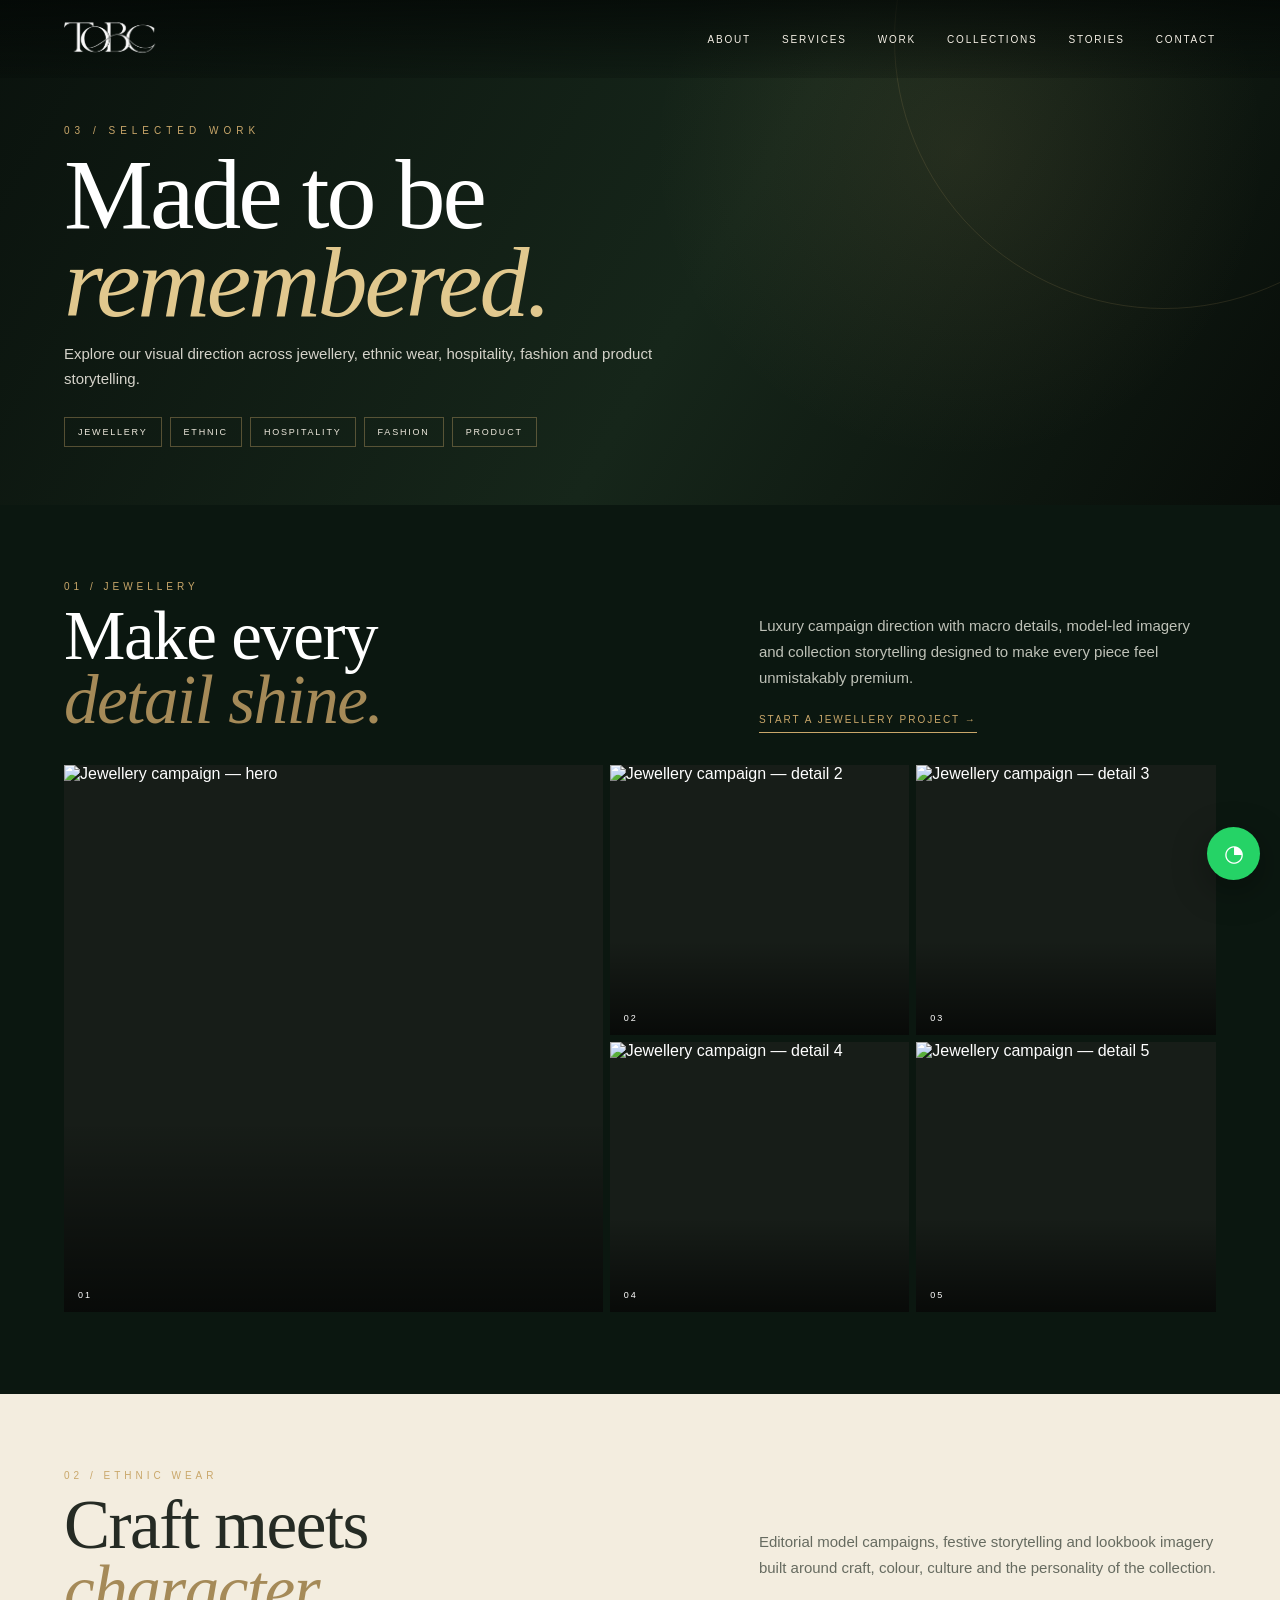
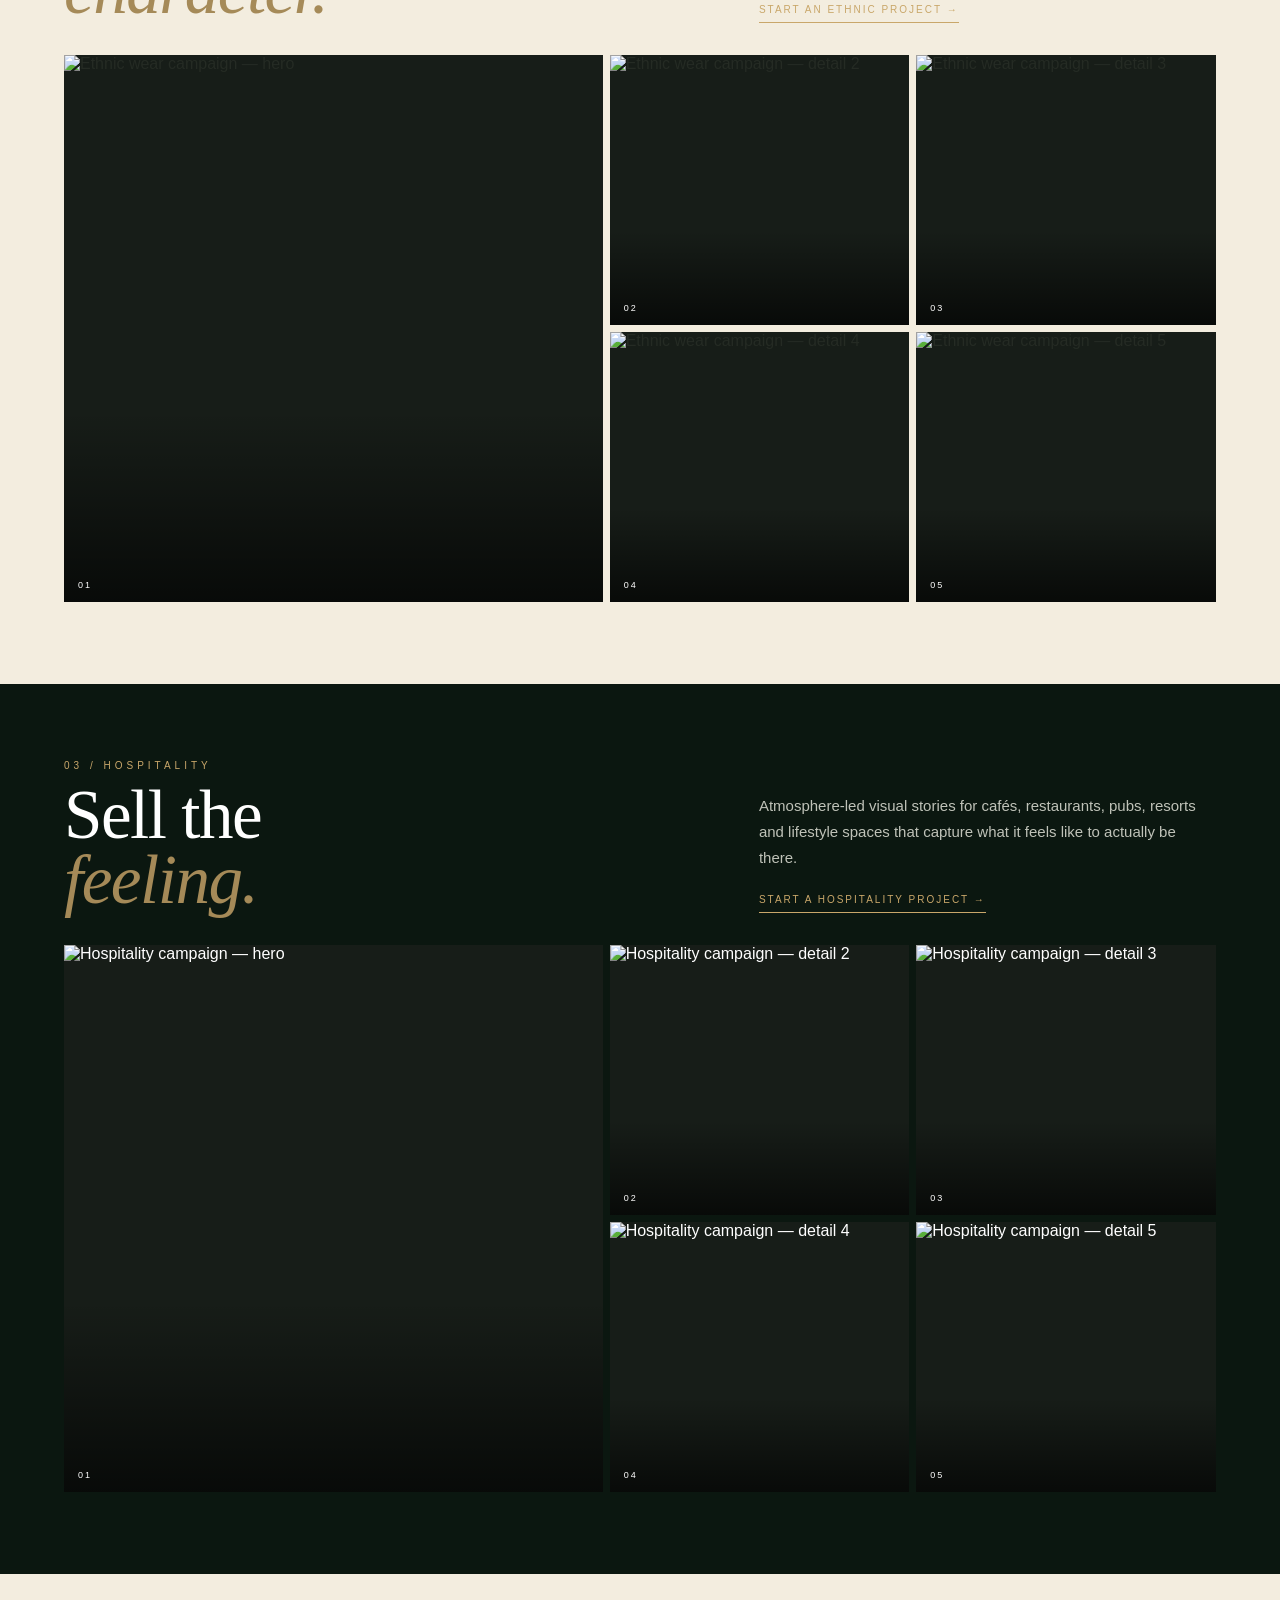
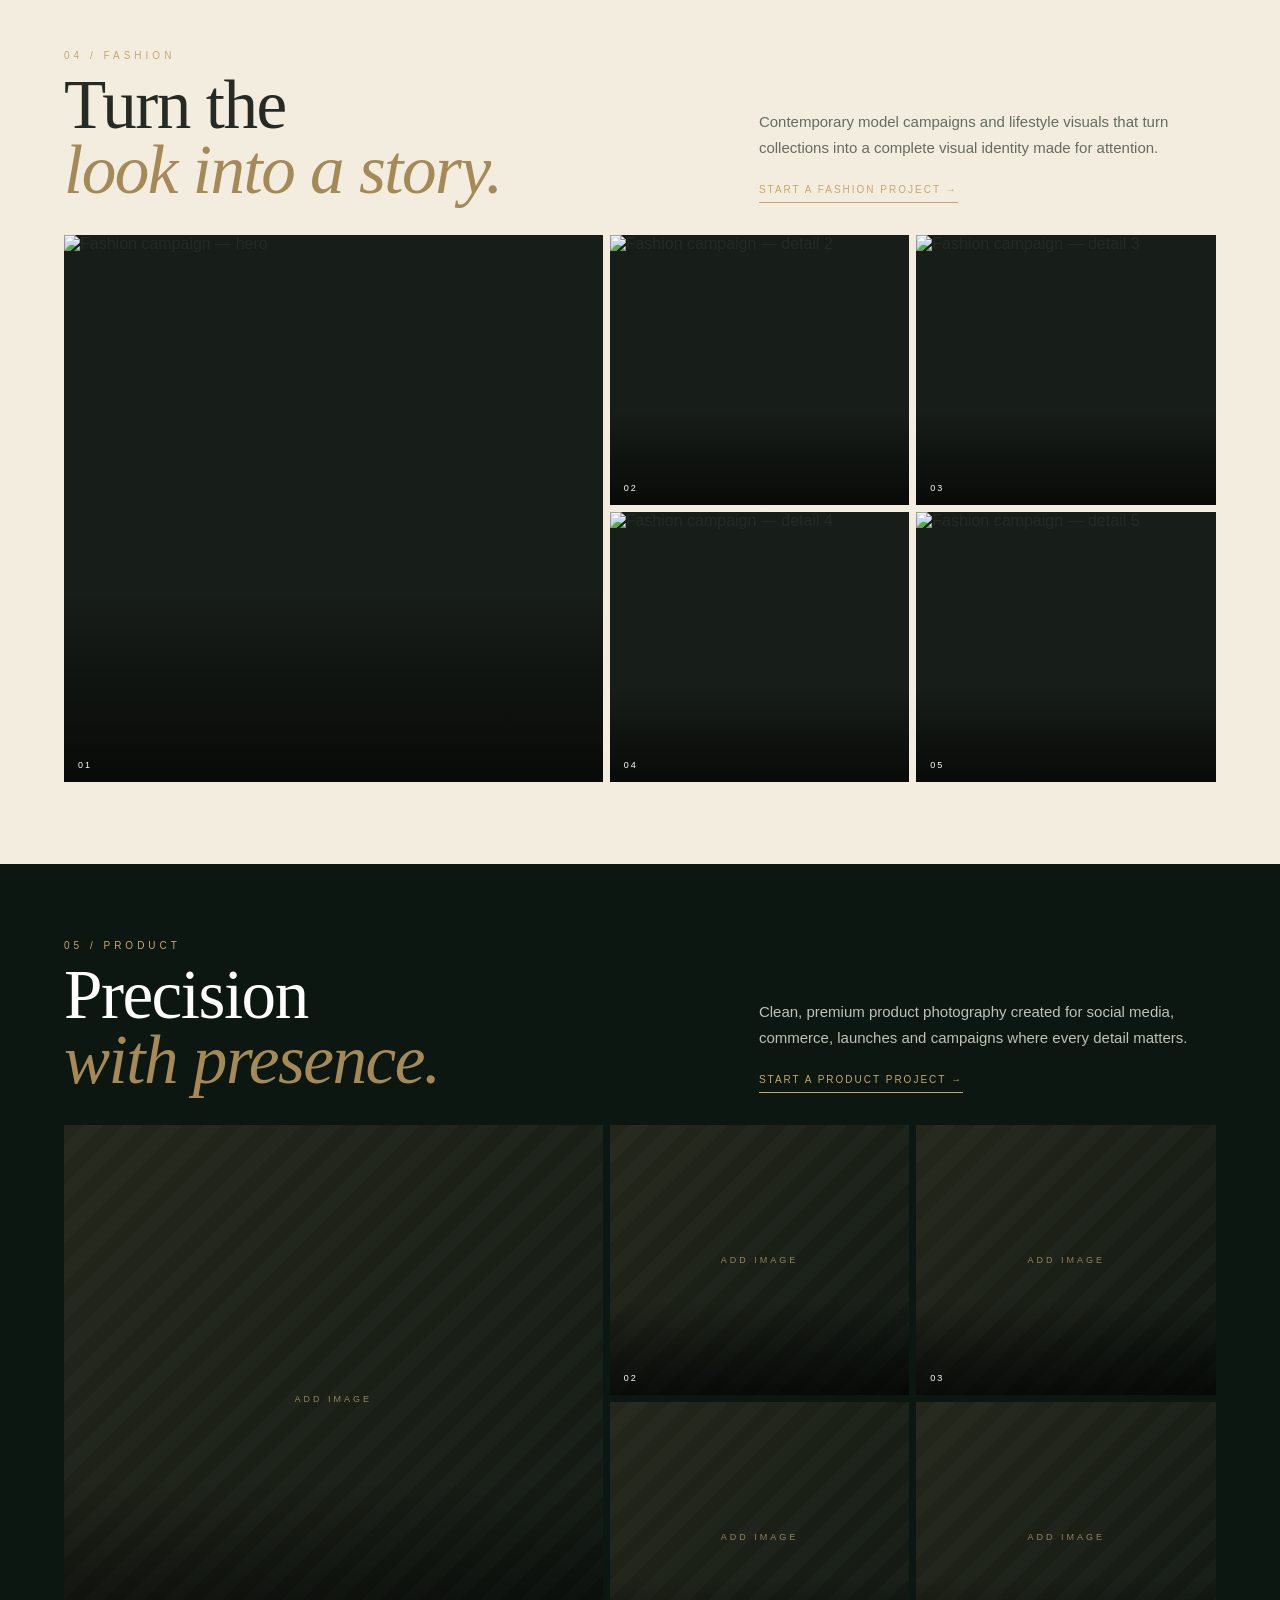
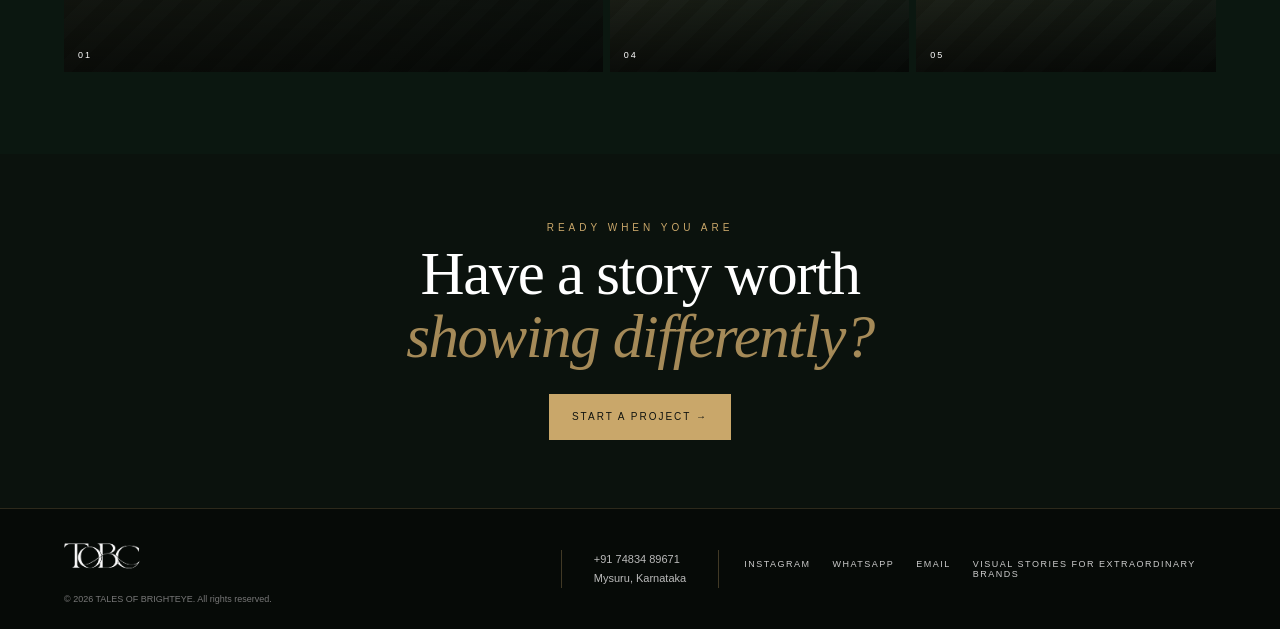
==== commit 46ec44b8: "Update work.html" ====
--- a/work.html
+++ b/work.html
@@ -134,8 +134,8 @@
     <div class="portfolio-grid" data-gallery="hospitality">
       <a class="portfolio-item portfolio-item-large" href="https://drive.google.com/thumbnail?id=1HqwX_S3IBpa33sSXcLfyi4DKwo9foW_z&sz=w2200" target="_blank" rel="noopener" data-lightbox><img src="https://drive.google.com/thumbnail?id=1HqwX_S3IBpa33sSXcLfyi4DKwo9foW_z&sz=w2200" alt="Hospitality campaign — hero"><span>01</span></a>
       <a class="portfolio-item" href="https://drive.google.com/thumbnail?id=1aiZNR3di1G5GENSAmKwxyOIYRGdZBtHV&sz=w1600" target="_blank" rel="noopener" data-lightbox><img src="https://drive.google.com/thumbnail?id=1aiZNR3di1G5GENSAmKwxyOIYRGdZBtHV&sz=w1600" alt="Hospitality campaign — detail 2"><span>02</span></a>
-      <a class="portfolio-item" href="https://drive.google.com/thumbnail?id=1XJJ3EoBExKBVxHTvRAfcqZ9su7m5XSc3&sz=w1600" target="_blank" rel="noopener" data-lightbox><img src="https://drive.google.com/thumbnail?id=1XJJ3EoBExKBVxHTvRAfcqZ9su7m5XSc3&sz=w1600" alt="Hospitality campaign — detail 3"><span>03</span></a>
-      <a class="portfolio-item" href="https://drive.google.com/thumbnail?id=1mbx7XgwA3KUh4dkUzeuN_SxW4TEz2Mr4=w1600" target="_blank" rel="noopener" data-lightbox><img src="https://drive.google.com/thumbnail?id=1mbx7XgwA3KUh4dkUzeuN_SxW4TEz2Mr4&sz=w1600" alt="Hospitality campaign — detail 4"><span>04</span></a>
+      <a class="portfolio-item" href="https://drive.google.com/thumbnail?id=1eJArHQPwNdL9GVTgXgt0lBYFWZa-cuY7&sz=w1600" target="_blank" rel="noopener" data-lightbox><img src="https://drive.google.com/thumbnail?id=1eJArHQPwNdL9GVTgXgt0lBYFWZa-cuY7&sz=w1600" alt="Hospitality campaign — detail 3"><span>03</span></a>
+      <a class="portfolio-item" href="https://drive.google.com/thumbnail?id=1renOCT9HzEarho1N_0HDJvFv-egyJIbz&sz=w1600" target="_blank" rel="noopener" data-lightbox><img src="https://drive.google.com/thumbnail?id=1renOCT9HzEarho1N_0HDJvFv-egyJIbz&sz=w1600" alt="Hospitality campaign — detail 4"><span>04</span></a>
       <a class="portfolio-item" href="https://drive.google.com/thumbnail?id=1OsJq7iATmE0UK6ucn5q-PQ6IE-o8kr0O&sz=w1600" target="_blank" rel="noopener" data-lightbox><img src="https://drive.google.com/thumbnail?id=1OsJq7iATmE0UK6ucn5q-PQ6IE-o8kr0O&sz=w1600" alt="Hospitality campaign — detail 5"><span>05</span></a>
     </div>
   </div>
@@ -155,11 +155,11 @@
     </div>
 
     <div class="portfolio-grid" data-gallery="fashion">
-      <a class="portfolio-item portfolio-item-large" href="https://drive.google.com/thumbnail?id=YOUR_WORK_ID_4&sz=w2200" target="_blank" rel="noopener" data-lightbox><img src="https://drive.google.com/thumbnail?id=YOUR_WORK_ID_4&sz=w2200" alt="Fashion campaign — hero"><span>01</span></a>
-      <a class="portfolio-item" href="https://drive.google.com/thumbnail?id=YOUR_FASHION_ID_2&sz=w1600" target="_blank" rel="noopener" data-lightbox><img src="https://drive.google.com/thumbnail?id=YOUR_FASHION_ID_2&sz=w1600" alt="Fashion campaign — detail 2"><span>02</span></a>
-      <a class="portfolio-item" href="https://drive.google.com/thumbnail?id=YOUR_FASHION_ID_3&sz=w1600" target="_blank" rel="noopener" data-lightbox><img src="https://drive.google.com/thumbnail?id=YOUR_FASHION_ID_3&sz=w1600" alt="Fashion campaign — detail 3"><span>03</span></a>
-      <a class="portfolio-item" href="https://drive.google.com/thumbnail?id=YOUR_FASHION_ID_4&sz=w1600" target="_blank" rel="noopener" data-lightbox><img src="https://drive.google.com/thumbnail?id=YOUR_FASHION_ID_4&sz=w1600" alt="Fashion campaign — detail 4"><span>04</span></a>
-      <a class="portfolio-item" href="https://drive.google.com/thumbnail?id=YOUR_FASHION_ID_5&sz=w1600" target="_blank" rel="noopener" data-lightbox><img src="https://drive.google.com/thumbnail?id=YOUR_FASHION_ID_5&sz=w1600" alt="Fashion campaign — detail 5"><span>05</span></a>
+      <a class="portfolio-item portfolio-item-large" href="https://drive.google.com/thumbnail?id=1P3fE0Ptz9CuGrO-het74Cw2SPh6SQ60K&sz=w2200" target="_blank" rel="noopener" data-lightbox><img src="https://drive.google.com/thumbnail?id=1P3fE0Ptz9CuGrO-het74Cw2SPh6SQ60K&sz=w2200" alt="Fashion campaign — hero"><span>01</span></a>
+      <a class="portfolio-item" href="https://drive.google.com/thumbnail?id=17zw4EmTE2e5EVqPpNsCjdSxSL6oCOeLW&sz=w1600" target="_blank" rel="noopener" data-lightbox><img src="https://drive.google.com/thumbnail?id=17zw4EmTE2e5EVqPpNsCjdSxSL6oCOeLW&sz=w1600" alt="Fashion campaign — detail 2"><span>02</span></a>
+      <a class="portfolio-item" href="https://drive.google.com/thumbnail?id=184IjyrS2i51Al34FMK_ioM7-ZKn-72Og&sz=w1600" target="_blank" rel="noopener" data-lightbox><img src="https://drive.google.com/thumbnail?id=184IjyrS2i51Al34FMK_ioM7-ZKn-72Og&sz=w1600" alt="Fashion campaign — detail 3"><span>03</span></a>
+      <a class="portfolio-item" href="https://drive.google.com/thumbnail?id=1cLA_MQuJLomJDBvoG0l6iPqBOTkk39Ly&sz=w1600" target="_blank" rel="noopener" data-lightbox><img src="https://drive.google.com/thumbnail?id=1cLA_MQuJLomJDBvoG0l6iPqBOTkk39Ly&sz=w1600" alt="Fashion campaign — detail 4"><span>04</span></a>
+      <a class="portfolio-item" href="https://drive.google.com/thumbnail?id=1a1NvF1Ds3Vl_6_ID7hisccq8GyNObjbr&sz=w1600" target="_blank" rel="noopener" data-lightbox><img src="https://drive.google.com/thumbnail?id=1a1NvF1Ds3Vl_6_ID7hisccq8GyNObjbr&sz=w1600" alt="Fashion campaign — detail 5"><span>05</span></a>
 
     </div>
   </div>
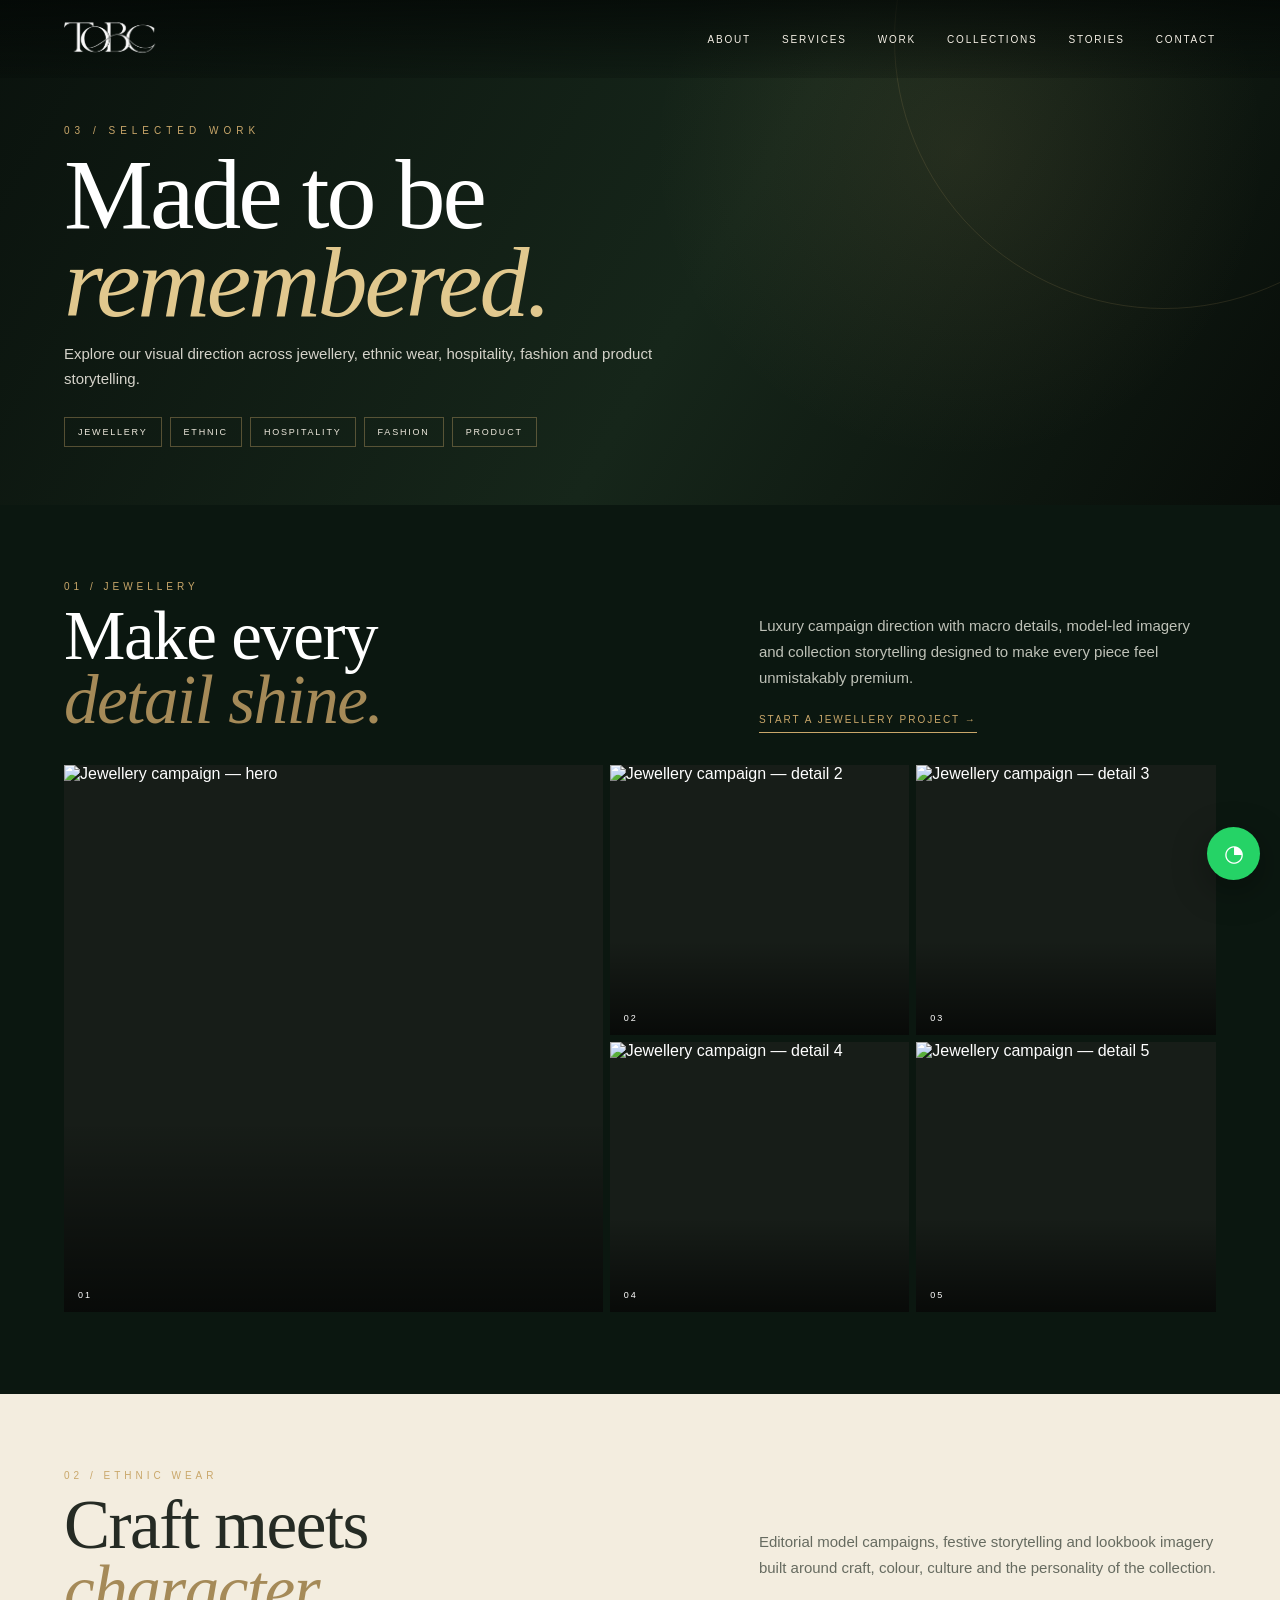
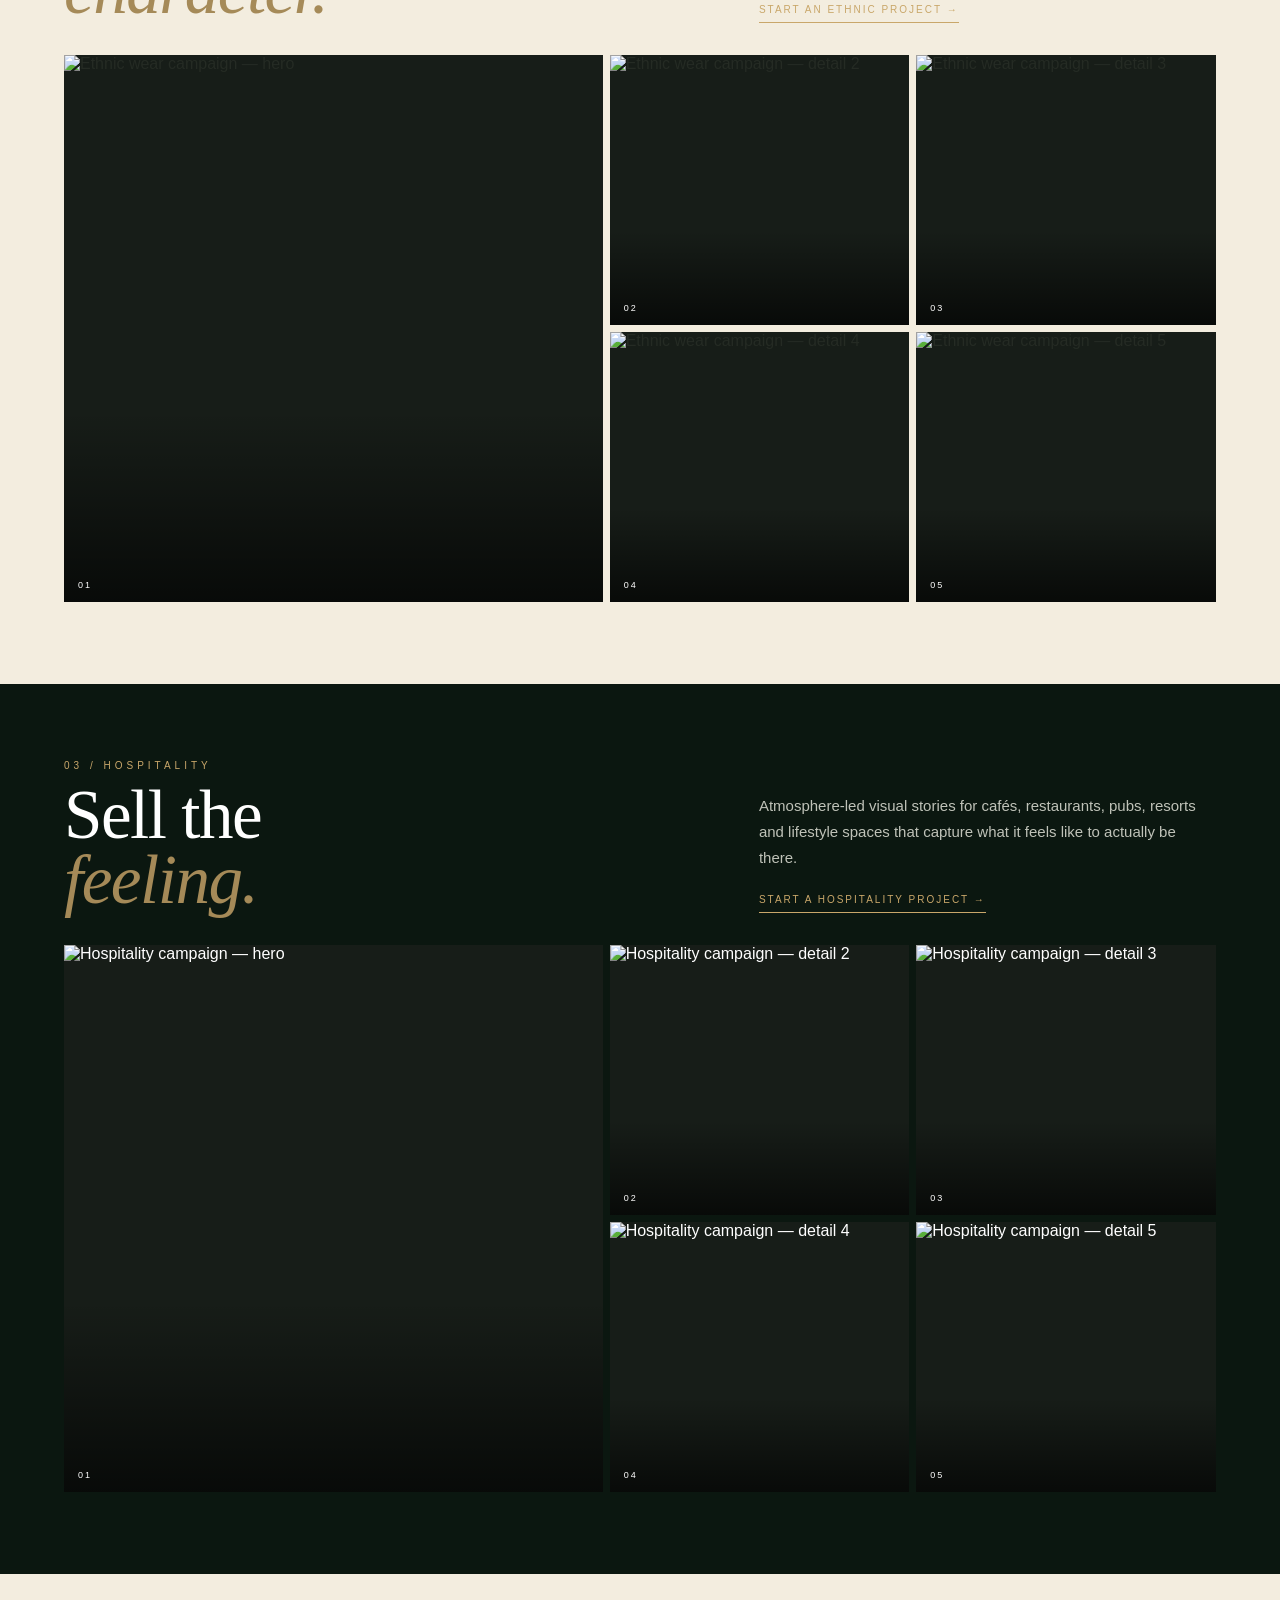
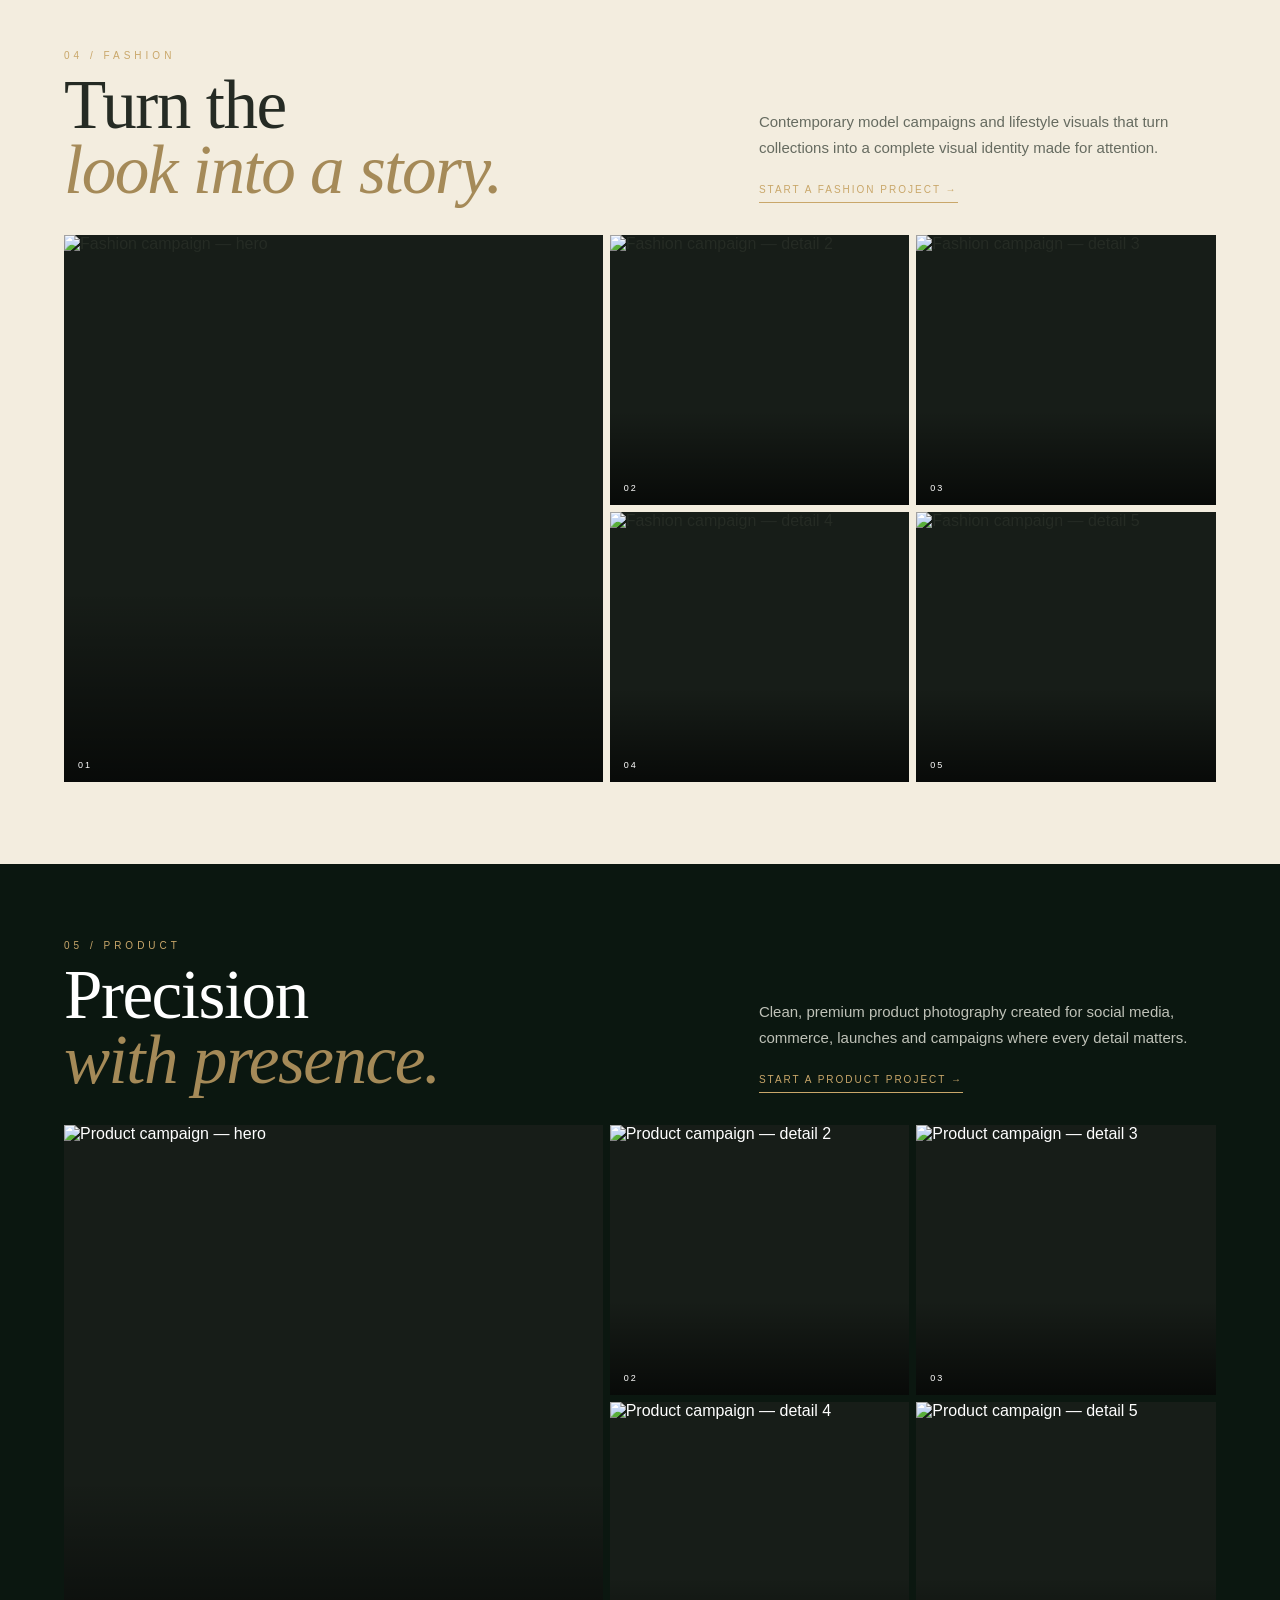
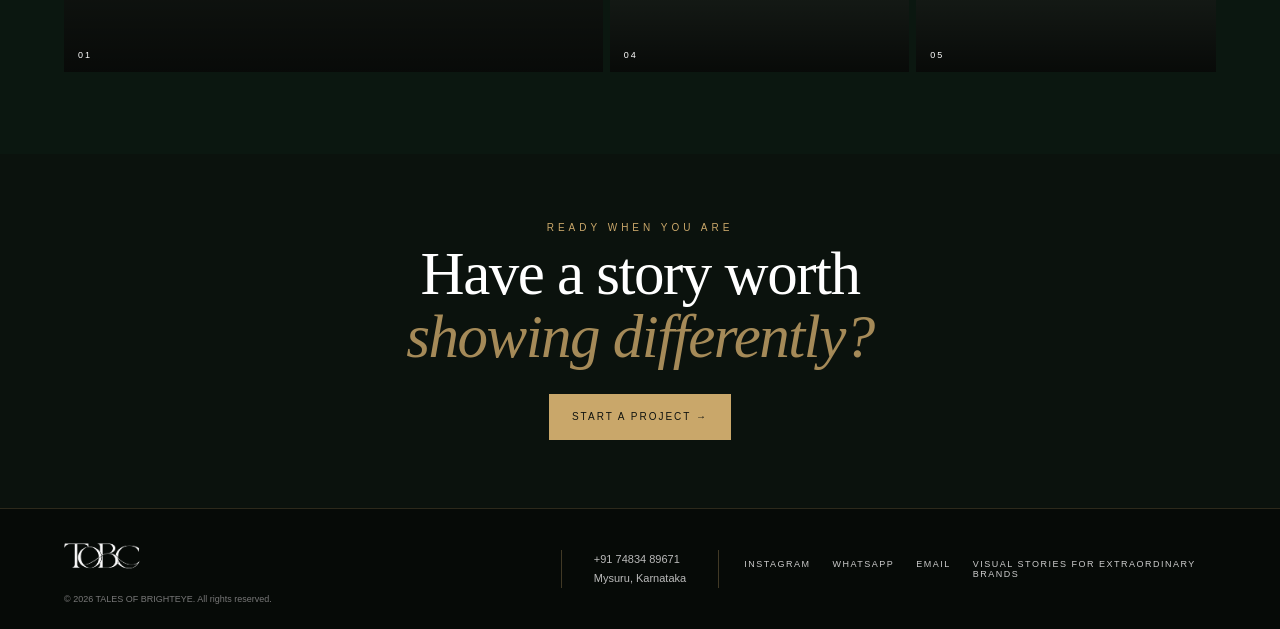
==== commit 4ee2fbc9: "Update work.html" ====
--- a/work.html
+++ b/work.html
@@ -179,11 +179,11 @@
     </div>
 
     <div class="portfolio-grid" data-gallery="product">
-      <a class="portfolio-item portfolio-item-large" href="https://drive.google.com/thumbnail?id=YOUR_WORK_ID_5&sz=w2200" target="_blank" rel="noopener" data-lightbox><img src="https://drive.google.com/thumbnail?id=YOUR_WORK_ID_5&sz=w2200" alt="Product campaign — hero"><span>01</span></a>
-      <a class="portfolio-item" href="https://drive.google.com/thumbnail?id=YOUR_PRODUCT_ID_2&sz=w1600" target="_blank" rel="noopener" data-lightbox><img src="https://drive.google.com/thumbnail?id=YOUR_PRODUCT_ID_2&sz=w1600" alt="Product campaign — detail 2"><span>02</span></a>
-      <a class="portfolio-item" href="https://drive.google.com/thumbnail?id=YOUR_PRODUCT_ID_3&sz=w1600" target="_blank" rel="noopener" data-lightbox><img src="https://drive.google.com/thumbnail?id=YOUR_PRODUCT_ID_3&sz=w1600" alt="Product campaign — detail 3"><span>03</span></a>
-      <a class="portfolio-item" href="https://drive.google.com/thumbnail?id=YOUR_PRODUCT_ID_4&sz=w1600" target="_blank" rel="noopener" data-lightbox><img src="https://drive.google.com/thumbnail?id=YOUR_PRODUCT_ID_4&sz=w1600" alt="Product campaign — detail 4"><span>04</span></a>
-      <a class="portfolio-item" href="https://drive.google.com/thumbnail?id=YOUR_PRODUCT_ID_5&sz=w1600" target="_blank" rel="noopener" data-lightbox><img src="https://drive.google.com/thumbnail?id=YOUR_PRODUCT_ID_5&sz=w1600" alt="Product campaign — detail 5"><span>05</span></a>
+      <a class="portfolio-item portfolio-item-large" href="https://drive.google.com/thumbnail?id=1zi1Cd9MvRzvuttjG1KYAg0qqLrfmqXfN&sz=w2200" target="_blank" rel="noopener" data-lightbox><img src="https://drive.google.com/thumbnail?id=1zi1Cd9MvRzvuttjG1KYAg0qqLrfmqXfN&sz=w2200" alt="Product campaign — hero"><span>01</span></a>
+      <a class="portfolio-item" href="https://drive.google.com/thumbnail?id=1LIHLk4KWv8JhTWrQZo-LXNGcyYxqSIcd&sz=w1600" target="_blank" rel="noopener" data-lightbox><img src="https://drive.google.com/thumbnail?id=1LIHLk4KWv8JhTWrQZo-LXNGcyYxqSIcd&sz=w1600" alt="Product campaign — detail 2"><span>02</span></a>
+      <a class="portfolio-item" href="https://drive.google.com/thumbnail?id=1ujlc7bqIKZfv-xrJb030v7jAwzBemWSS&sz=w1600" target="_blank" rel="noopener" data-lightbox><img src="https://drive.google.com/thumbnail?id=1ujlc7bqIKZfv-xrJb030v7jAwzBemWSS&sz=w1600" alt="Product campaign — detail 3"><span>03</span></a>
+      <a class="portfolio-item" href="https://drive.google.com/thumbnail?id=1E-ZWJkMZXlqHYy7QZYPW5UKrFLaxQU_V&sz=w1600" target="_blank" rel="noopener" data-lightbox><img src="https://drive.google.com/thumbnail?id=1E-ZWJkMZXlqHYy7QZYPW5UKrFLaxQU_V&sz=w1600" alt="Product campaign — detail 4"><span>04</span></a>
+      <a class="portfolio-item" href="https://drive.google.com/thumbnail?id=1txBdf6oRxX5pVz6LNNeNIKSPFYN5zc2z&sz=w1600" target="_blank" rel="noopener" data-lightbox><img src="https://drive.google.com/thumbnail?id=1txBdf6oRxX5pVz6LNNeNIKSPFYN5zc2z&sz=w1600" alt="Product campaign — detail 5"><span>05</span></a>
     </div>
   </div>
 </section>
@@ -221,14 +221,14 @@
     <div class="footer-center">+91 74834 89671<br>Mysuru, Karnataka</div>
     <div class="footer-links">
       <a href="https://www.instagram.com/tales_of_brighteye" target="_blank" rel="noopener">Instagram</a>
-      <a href="https://wa.me/917483489671" target="_blank" rel="noopener">WhatsApp</a>
+      <a href="https://wa.me/917619586265" target="_blank" rel="noopener">WhatsApp</a>
       <a href="mailto:talesofbrighteye@gmail.com">Email</a>
       <span>Visual Stories for Extraordinary Brands</span>
     </div>
   </div>
 </footer>
 
-<a class="whatsapp" href="https://wa.me/917483489671?text=Hi%20TOBC%2C%20I%27d%20like%20to%20discuss%20a%20content%20project." target="_blank" rel="noopener" aria-label="WhatsApp">◔</a>
+<a class="whatsapp" href="https://wa.me/917619586265?text=Hi%20TOBC%2C%20I%27d%20like%20to%20discuss%20a%20content%20project." target="_blank" rel="noopener" aria-label="WhatsApp">◔</a>
 
 <script src="script.js"></script>
 </body>
